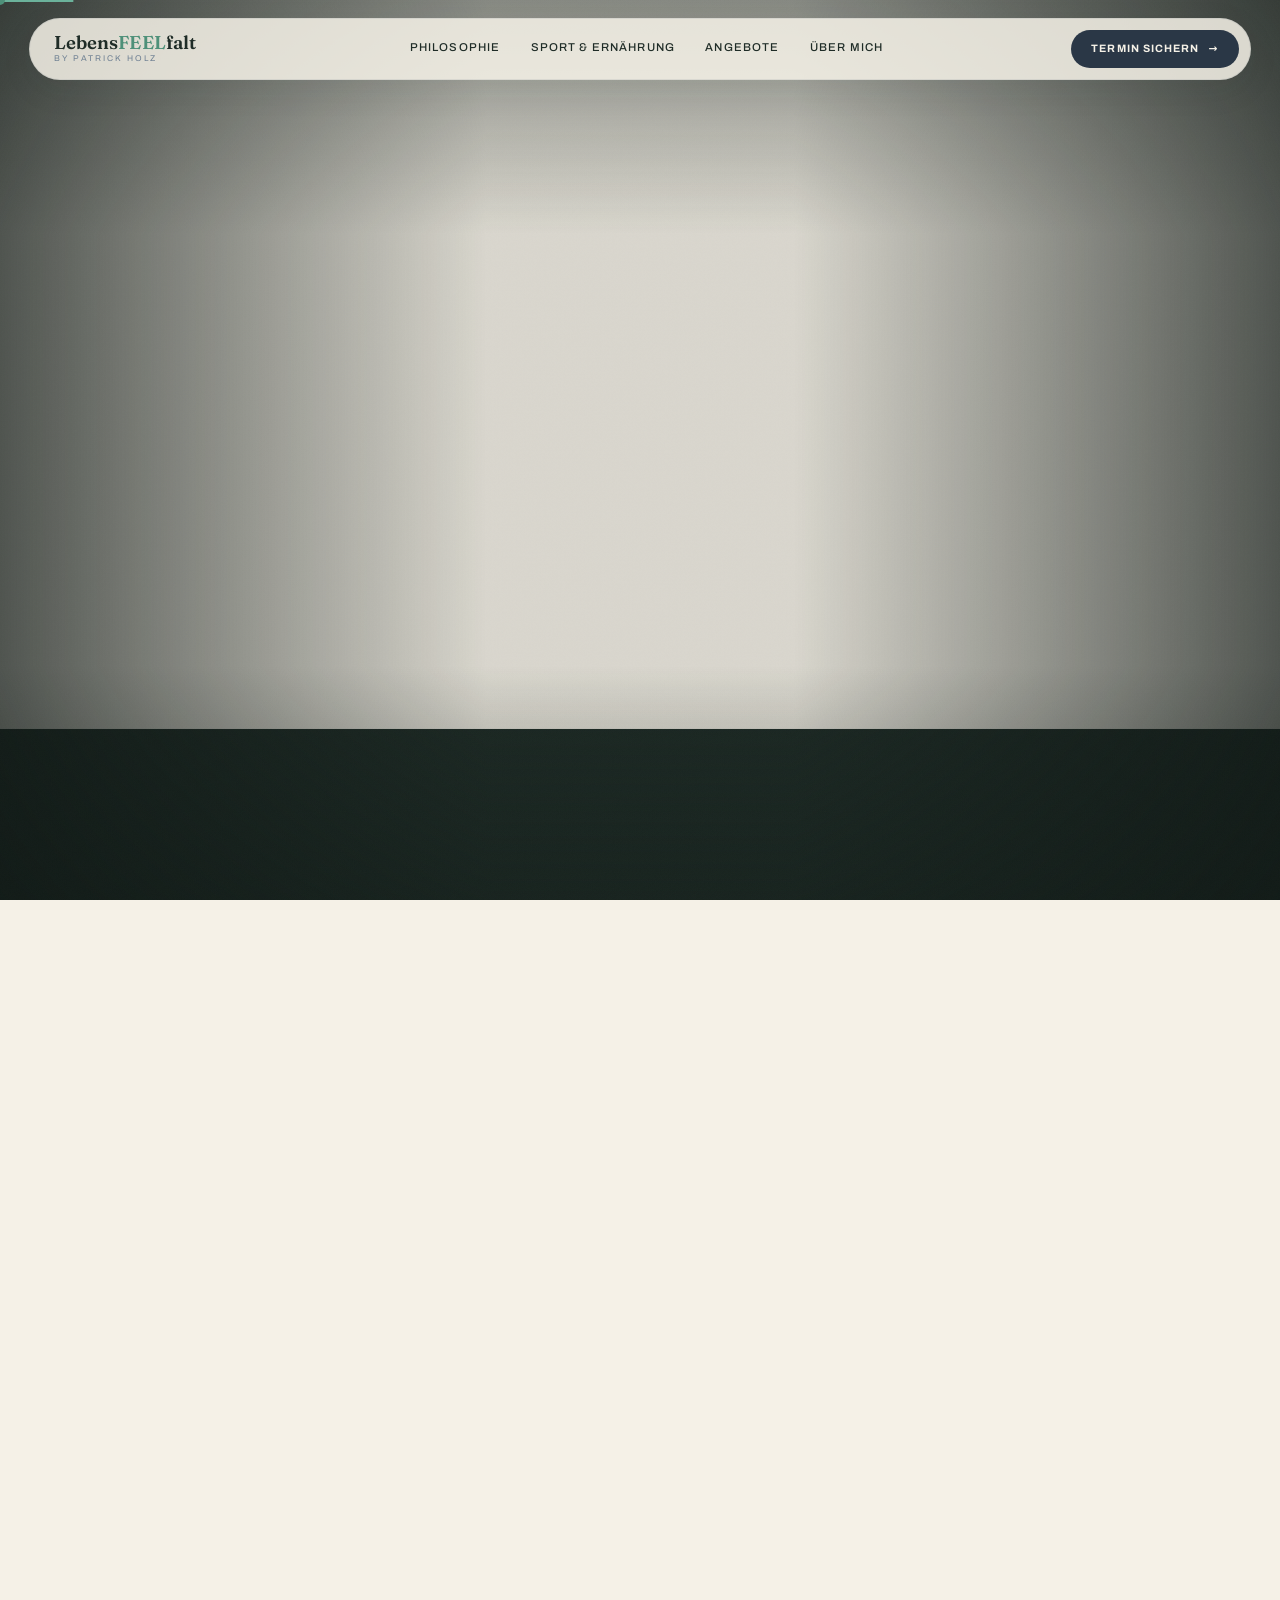
==== index.html @ 05b26090 "Restore the liquid reveal, clean the cut-out crown" ====
<!DOCTYPE html>
<html lang="de">
<head>
  <meta charset="UTF-8">
  <meta name="viewport" content="width=device-width, initial-scale=1.0">
  <title>LebensFEELfalt by Patrick Holz — Sport &amp; Ernährung</title>
  <meta name="description" content="LebensFEELfalt by Patrick Holz — Personal Training und bewusste Ernährung für ein gesünderes Leben. Alltagstauglich, ohne Abo, ohne versteckte Kosten.">
  <meta name="theme-color" content="#f5f1e7">
  <link rel="preload" as="font" type="font/woff2" href="assets/fonts/fraunces-v38-latin_latin-ext-900.woff2" crossorigin>
  <link rel="preload" as="font" type="font/woff2" href="assets/fonts/fraunces-v38-latin_latin-ext-italic.woff2" crossorigin>
  <link rel="preload" as="image" href="img/hero-cut.webp?v=13">
  <link rel="preload" as="image" href="img/reveal-cut.webp?v=13">
  <link rel="icon" href="data:image/svg+xml,%3Csvg xmlns='http://www.w3.org/2000/svg' viewBox='0 0 64 64'%3E%3Crect width='64' height='64' rx='16' fill='%236bb29b'/%3E%3Ctext x='32' y='44' font-family='Georgia,serif' font-size='28' font-weight='700' text-anchor='middle' fill='%23fff'%3ELF%3C/text%3E%3C/svg%3E">
  <link rel="stylesheet" href="assets/fonts/fonts.css">
  <link rel="stylesheet" href="css/style.css?v=15">
  <link rel="stylesheet" href="css/sections.css?v=3">
  <script type="importmap">
  { "imports": {
      "three": "./vendor/three-build/three.module.js",
      "three/addons/": "./vendor/three-jsm/"
  } }
  </script>
</head>
<body>

  <!-- ======== LOADER ======== -->
  <div class="loader" id="loader" aria-hidden="true">
    <div class="loader__brand">Lebens<em>FEEL</em>falt</div>
    <div class="loader__bar"><div class="loader__fill" id="loaderFill"></div></div>
    <div class="loader__pct" id="loaderPct">0</div>
  </div>

  <!-- ======== FIXED UI ======== -->
  <div class="grain" aria-hidden="true"></div>
  <div class="cursor" id="cursor" aria-hidden="true"><span class="cursor__dot"></span><span class="cursor__label" id="cursorLabel"></span></div>
  <div class="progress" id="progress" aria-hidden="true"></div>

  <!-- ======== FILM: fixed scroll-driven frame sequence (immune to sticky issues) ======== -->
  <!-- Six clips that simply loop. Scroll never touches playback — it only cross-dissolves
       one clip into the next and drives the copy in and out. -->
  <div class="film" id="film" aria-hidden="true">
    <div class="film__stack" id="filmStack">
      <video class="film__v" data-i="0" src="video/web2/chop.mp4"     muted loop playsinline preload="auto"></video>
      <video class="film__v" data-i="1" src="video/web2/smoothie.mp4" muted loop playsinline preload="none"></video>
      <video class="film__v" data-i="2" src="video/web2/scatter.mp4"  muted loop playsinline preload="none"></video>
      <video class="film__v" data-i="3" src="video/web2/steam.mp4"    muted loop playsinline preload="none"></video>
      <video class="film__v" data-i="4" src="video/web2/kettle.mp4"   muted loop playsinline preload="none"></video>
      <video class="film__v" data-i="5" src="video/web2/run.mp4"      muted loop playsinline preload="none"></video>
    </div>
    <div class="film__grade"></div>

    <!-- two beats per clip: one from the left, then one from the right -->
    <div class="film__panels" id="filmPanels">
      <div class="fpanel fpanel--l" data-v="0" data-s="0">
        <span class="fpanel__no">01</span>
        <h3 class="fpanel__title">Bewusst <em>essen.</em></h3>
        <p class="fpanel__text">Frisch, regional, saisonal. Kein Pulver, keine Wunderkur — echtes Essen, das dir schmeckt.</p>
      </div>
      <div class="fpanel fpanel--r" data-v="0" data-s="1">
        <span class="fpanel__no">02</span>
        <h3 class="fpanel__title">Ohne <em>Kalorien&shy;zählen.</em></h3>
        <p class="fpanel__text">Du lernst, was dein Körper braucht. Danach brauchst du keine App mehr, die mitzählt.</p>
      </div>

      <div class="fpanel fpanel--l" data-v="1" data-s="0">
        <span class="fpanel__no">03</span>
        <h3 class="fpanel__title">Kein <em>Verzicht.</em></h3>
        <p class="fpanel__text">Du isst weiter, worauf du Bock hast. Wir ändern nicht was, sondern wie.</p>
      </div>
      <div class="fpanel fpanel--r" data-v="1" data-s="1">
        <span class="fpanel__no">04</span>
        <h3 class="fpanel__title">Alltags&shy;<em>tauglich.</em></h3>
        <p class="fpanel__text">Rezepte für Menschen mit Job, Familie und wenig Zeit. In 20 Minuten auf dem Tisch.</p>
      </div>

      <div class="fpanel fpanel--l" data-v="2" data-s="0">
        <span class="fpanel__no">05</span>
        <h3 class="fpanel__title">Frisch. <em>Regional.</em></h3>
        <p class="fpanel__text">Vitalstoffe, die wirklich ankommen — statt leerer Kalorien, die nur satt machen.</p>
      </div>
      <div class="fpanel fpanel--r" data-v="2" data-s="1">
        <span class="fpanel__no">06</span>
        <h3 class="fpanel__title">Dein <em>Plan.</em></h3>
        <p class="fpanel__text">Kein Standard-PDF. Eine Ernährung, die zu deinem Ziel und deinem Kühlschrank passt.</p>
      </div>

      <div class="fpanel fpanel--l" data-v="3" data-s="0">
        <span class="fpanel__no">07</span>
        <h3 class="fpanel__title">Ohne <em>Diätwahn.</em></h3>
        <p class="fpanel__text">Warme, echte Mahlzeiten statt leerem Verzicht. Essen soll Freude machen, nicht Angst.</p>
      </div>
      <div class="fpanel fpanel--r" data-v="3" data-s="1">
        <span class="fpanel__no">08</span>
        <h3 class="fpanel__title">Dauerhaft <em>bleiben.</em></h3>
        <p class="fpanel__text">Nicht sechs Wochen durchhalten. Sondern etwas finden, das du gar nicht mehr aufgeben willst.</p>
      </div>

      <div class="fpanel fpanel--l" data-v="4" data-s="0">
        <span class="fpanel__no">09</span>
        <h3 class="fpanel__title">Echtes <em>Training.</em></h3>
        <p class="fpanel__text">Übungen, die zu deinem Körper passen — nicht die, die gerade im Trend sind.</p>
      </div>
      <div class="fpanel fpanel--r" data-v="4" data-s="1">
        <span class="fpanel__no">10</span>
        <h3 class="fpanel__title">1:1 oder <em>Gruppe.</em></h3>
        <p class="fpanel__text">Allein, zu zweit oder mit Freunden. Bei dir zu Hause, draußen oder im Studio.</p>
      </div>

      <div class="fpanel fpanel--l" data-v="5" data-s="0">
        <span class="fpanel__no">11</span>
        <h3 class="fpanel__title">In <em>Bewegung</em> bleiben.</h3>
        <p class="fpanel__text">Dein Tempo, dein Leben. Wir bauen Bewegung so ein, dass sie bleibt.</p>
      </div>
      <div class="fpanel fpanel--r" data-v="5" data-s="1">
        <span class="fpanel__no">12</span>
        <h3 class="fpanel__title">Wir fangen <em>an.</em></h3>
        <p class="fpanel__text">Ein Gespräch, eine ehrliche Bestandsaufnahme — und dann der erste Schritt.</p>
      </div>
    </div>
  </div>

  <header class="nav" id="nav">
    <div class="nav__bar">
      <a class="nav__brand" href="#top" data-cursor="Start">
        <span class="nav__brand-text">Lebens<em>FEEL</em>falt</span>
        <span class="nav__brand-sub">by Patrick Holz</span>
      </a>
      <nav class="nav__links">
        <a href="#journey" data-cursor="Ansehen"><span>Philosophie</span></a>
        <a href="#welten" data-cursor="Ansehen"><span>Sport &amp; Ernährung</span></a>
        <a href="#angebote" data-cursor="Ansehen"><span>Angebote</span></a>
        <a href="#warum" data-cursor="Ansehen"><span>Über mich</span></a>
      </nav>
      <a class="nav__cta" href="#kontakt" data-cursor="Los">
        <span>Termin sichern</span>
        <i aria-hidden="true">→</i>
      </a>
    </div>
  </header>

  <div id="smooth-wrapper">
    <div id="smooth-content">

      <!-- ======== 1 · HERO — liquid reveal ======== -->
      <section class="hero" id="top">
        <div class="hero__bg" aria-hidden="true">
          <canvas class="hero__lines" id="flowLines"></canvas>
          <span class="hero__glow hero__glow--a"></span>
          <span class="hero__glow hero__glow--b"></span>
          <span class="hero__glow hero__glow--c"></span>
          <span class="hero__rule hero__rule--l"></span>
          <span class="hero__rule hero__rule--r"></span>
        </div>
        <div class="hero__ghost" aria-hidden="true">balance</div>
        <!-- the same real photographs, mapped onto meshes so they can actually deform:
             the rope swings like someone is skipping it, the band snaps elastically -->
        <canvas class="hero-props" id="heroProps" aria-hidden="true"></canvas>
        <div class="hero__portrait-wrap">
          <!-- both layers are cut-outs of Patrick alone — no photo background, no frame.
               trail-duration is 1.6s, NOT longer: the cursor emits a blob roughly
               every 105ms, and 1.6s of them is exactly what fits in its share of the
               shader's blob slots. Raising it past that makes live blobs get evicted
               mid-life, which pops chunks of the reveal out and reads as glitching. -->
          <div class="liquid-reveal" data-liquid-reveal
               data-radius="230" data-softness="0.62" data-distortion="0.24"
               data-flow-speed="0.16" data-inertia="0.085" data-trail-duration="1.6"
               data-gooeyness="0.62" data-heal-on-leave="1"
               data-auto-sweep="1" data-sweep-period="5200" data-sweep-duration="1900"
               data-sweep-gap="620" data-sweep-life="1150" data-sweep-scale="0.95"
               data-sweep-ys="0.20,0.84">
            <img data-lr-bottom src="img/reveal-cut.webp?v=13" alt="" aria-hidden="true">
            <img data-lr-top class="hero__portrait" src="img/hero-cut.webp?v=13" alt="Patrick Holz — Personal Trainer &amp; Ernährungscoach">
            <canvas data-lr-canvas aria-hidden="true"></canvas>
          </div>
        </div>
        <!-- wrapper is inert on desktop (the two blocks stay pinned to their own
             corners); on phones it becomes the flex column that stacks them, since
             opposite-pinned captions collide once the viewport gets narrow -->
        <div class="hero__meta-stack">
          <div class="hero__meta hero__meta--left">
            <span>Patrick Holz</span>
            <span class="accent">Personal Training · Ernährung</span>
          </div>
          <div class="hero__meta hero__meta--right">
            <span>Ein gesünderes Leben</span>
            <span class="accent">Raum Neustadt</span>
          </div>
        </div>
        <div class="hero__scroll">Scrollen<span></span></div>
      </section>

      <!-- ======== 2 · FILM — pure scroll length; the fixed #film canvas renders it ======== -->
      <section class="journey" id="journey"></section>

      <!-- ======== 3 · 3D INTERACTIVE WORLD ======== -->
      <section class="world" id="welten">
        <div class="world__stage" id="worldStage">
          <canvas class="world-canvas" id="worldCanvas" aria-hidden="true"></canvas>
          <div class="world__intro">
            <span class="eyebrow">Zwei Welten, ein Ziel</span>
            <h2 class="world__title">Sport <span class="amp">&amp;</span><br><em>Ernährung.</em></h2>
            <p class="world__lead">Alles hängt zusammen. Zieh an den beiden Objekten — dreh sie, spür den Unterschied. Beides zusammen macht dein gesünderes Leben aus.</p>
          </div>
          <div class="world__labels" aria-hidden="true">
            <div class="world__label world__label--sport"><span>01</span> Training<br><em>für deinen Körper</em></div>
            <div class="world__label world__label--food"><span>02</span> Ernährung<br><em>für dein Wohlbefinden</em></div>
          </div>
          <div class="world__hint" id="worldHint" data-cursor="Ziehen">↔ ziehen zum Drehen</div>

          <!-- act panels: each object dives out of frame and hands over to one of these -->
          <div class="act act--left" id="actFood" aria-hidden="true">
            <span class="eyebrow">01 — Ernährung</span>
            <h3 class="act__title">Iss dich <em>stark.</em></h3>
            <p class="act__lead">Kein Verzicht, keine Kalorientabellen. Wir schauen uns an, was du wirklich isst — und bauen daraus einen Plan, der zu deinem Alltag passt.</p>
            <ul class="act__list">
              <li>Ernährungsanalyse &amp; persönlicher Plan</li>
              <li>Alltagstaugliche Rezepte, regional &amp; frisch</li>
              <li>Begleitung, bis es von allein läuft</li>
            </ul>
          </div>

          <div class="act act--right" id="actSport" aria-hidden="true">
            <span class="eyebrow">02 — Training</span>
            <h3 class="act__title">Trainier dich <em>frei.</em></h3>
            <p class="act__lead">Ob 1:1, zu zweit oder in der Gruppe — dein Training richtet sich nach deinem Körper, deinem Ziel und deiner Zeit. Nicht andersrum.</p>
            <ul class="act__list">
              <li>Personal Training bei dir oder draußen</li>
              <li>Kraft, Beweglichkeit &amp; Ausdauer im Gleichgewicht</li>
              <li>Übungen, die du dauerhaft durchhältst</li>
            </ul>
          </div>
        </div>
      </section>

      <!-- ======== 4 · MANIFEST ======== -->
      <section class="manifest" id="manifest">
        <p class="manifest__text">
          <span class="w"><em>Gesünder</em></span> <span class="w">leben —</span>
          <span class="w">ganz</span> <span class="w">ohne</span> <span class="w">Stress.</span>
          <span class="w">Bewusste</span> <span class="w"><em>Ernährung,</em></span>
          <span class="w">echtes</span> <span class="w">Training,</span>
          <span class="w">gemacht</span> <span class="w">für</span> <span class="w">deinen</span> <span class="w"><em>Alltag.</em></span>
        </p>
      </section>

      <!-- ======== 5 · ANGEBOTE (glass cards) ======== -->
      <section class="angebote" id="angebote">
        <div class="angebote__head">
          <span class="eyebrow">Deine Möglichkeiten</span>
          <h2 class="section-title">Angebote</h2>
          <p class="angebote__sub">Zielgerichtet, alltagstauglich — ohne Abo, ohne versteckte Kosten. Du zahlst nur, was du nutzt.</p>
        </div>
        <div class="angebote__grid">
          <article class="offer glass" data-cursor="Mehr" style="--img:url('../img/train-coach.webp')">
            <span class="offer__no">01</span>
            <h3 class="offer__title">Personal Training</h3>
            <p class="offer__desc">1:1 oder in der Kleingruppe. Übungsprogramme, die zu deinem Alltag passen — unter meiner Anleitung.</p>
            <span class="offer__tag">1:1 &amp; Gruppe</span>
          </article>
          <article class="offer glass" data-cursor="Mehr" style="--img:url('../img/food-veg.webp')">
            <span class="offer__no">02</span>
            <h3 class="offer__title">Ernährungsberatung</h3>
            <p class="offer__desc">Bewusste, ausgewogene Ernährung kennenlernen — Gewohnheiten analysieren und Schritt für Schritt umstellen.</p>
            <span class="offer__tag">individuell</span>
          </article>
          <article class="offer glass" data-cursor="Mehr" style="--img:url('../img/o-smoothie.webp')">
            <span class="offer__no">03</span>
            <h3 class="offer__title">Vitalstoffkuren</h3>
            <p class="offer__desc">Gezielte Kuren zur Verbesserung deines Wohlbefindens — als sanfte Unterstützung deiner Ziele.</p>
            <span class="offer__tag">Wohlbefinden</span>
          </article>
          <article class="offer glass" data-cursor="Mehr" style="--img:url('../img/o-meal.webp')">
            <span class="offer__no">04</span>
            <h3 class="offer__title">Ernährungsumstellung</h3>
            <p class="offer__desc">Kein Kalorienzählen, kein Verzicht auf alles. Regionale Lebensmittel genießen — Schritt für Schritt.</p>
            <span class="offer__tag">alltagstauglich</span>
          </article>
        </div>
      </section>

      <!-- ======== 6 · WARUM ICH ======== -->
      <section class="warum" id="warum">
        <figure class="warum__portrait">
          <img src="img/portrait.webp" alt="Patrick Holz">
        </figure>
        <div class="warum__text">
          <span class="eyebrow">Warum ich</span>
          <h2 class="section-title">Mit Energie<br><em>an deiner Seite.</em></h2>
          <p>Durch meine Ausbildungen und jahrelange Berufserfahrung sind ausgeklügelte, vielfach bewährte Konzepte entstanden. Mir liegt vor allem die Alltagstauglichkeit am Herzen — du sollst dir keinen Stress machen, essen worauf du Bock hast und einfach genießen können.</p>
          <p>Kein Abo, keine versteckten Kosten, keine Preisfallen. Du kannst alles unverbindlich kennenlernen und bezahlst immer nur das, was du genutzt hast. Und ich verspreche dir: mit voller Energie, offen und herzlich an deiner Seite.</p>
        </div>
      </section>

      <!-- ======== 7 · GRATIS PDF ======== -->
      <section class="pdf" id="pdf">
        <div class="pdf__card glass" data-cursor="Download">
          <div class="pdf__left">
            <span class="eyebrow">Kostenlos für dich</span>
            <h2 class="pdf__title">Dein <em>Basiswissen</em> als Gratis-PDF.</h2>
            <p>Erste Grundsätze ausgewogener, basischer Ernährung — ein sanfter Einstieg. Enthält die Basis-Anleitung des „5 am Tag“-Prinzips und der überwiegend basischen Ernährung.</p>
            <a class="pdf__btn" href="#kontakt" data-cursor="Los">PDF herunterladen →</a>
          </div>
          <div class="pdf__deco" aria-hidden="true">
            <span>5</span><small>am Tag</small>
          </div>
        </div>
      </section>

      <!-- ======== 8 · KONTAKT / FOOTER ======== -->
      <footer class="footer" id="kontakt">
        <div class="footer__inner">
          <span class="eyebrow eyebrow--light">Fasse deinen Entschluss</span>
          <h2 class="footer__big">Fühl<br>dein <em>Leben.</em></h2>
          <p class="footer__lead">Gerne erstelle ich dir ein individuelles Konzept, das all deine Wünsche und Ziele berücksichtigt. Melde dich — ich freue mich auf dich.</p>
          <div class="footer__contact">
            <a href="mailto:info@lebensfeelfalt.de" data-cursor="E-Mail">info@lebensfeelfalt.de</a>
            <a href="tel:+4917168444640" data-cursor="Anrufen">0171 68 44 464</a>
            <span>Raum Neustadt</span>
          </div>
        </div>
        <div class="footer__legal">
          <span>© 2026 LebensFEELfalt by Patrick Holz</span>
          <span>Kein Abo · Keine Fallen · Fühl dein Leben</span>
        </div>
      </footer>

    </div>
  </div>

  <script src="vendor/gsap.min.js"></script>
  <script src="vendor/ScrollTrigger.min.js"></script>
  <script src="vendor/ScrollSmoother.min.js"></script>
  <script src="vendor/SplitText.min.js"></script>
  <script src="js/flow-lines.js?v=4"></script>
  <script src="js/liquid-reveal.js?v=13"></script>
  <script type="module" src="js/scene.js?v=2"></script>
  <script type="module" src="js/hero-props.js?v=5"></script>
  <script src="js/main.js?v=6"></script>
</body>
</html>
---- assets/fonts/fonts.css ----
/* Display = Fraunces Black (warm high-contrast serif, used huge).
   Mapped to weight 400 so existing var(--display) rules render black without churn. */
@font-face {
  font-family: 'Fraunces';
  font-style: normal;
  font-weight: 400;
  font-display: swap;
  src: url('fraunces-v38-latin_latin-ext-900.woff2') format('woff2');
}
@font-face {
  font-family: 'Fraunces';
  font-style: italic;
  font-weight: 400;
  font-display: swap;
  src: url('fraunces-v38-latin_latin-ext-900italic.woff2') format('woff2');
}
/* Text/editorial serif = real Fraunces regular + italic + semibold */
@font-face {
  font-family: 'Fraunces Text';
  font-style: normal;
  font-weight: 400;
  font-display: swap;
  src: url('fraunces-v38-latin_latin-ext-regular.woff2') format('woff2');
}
@font-face {
  font-family: 'Fraunces Text';
  font-style: italic;
  font-weight: 400;
  font-display: swap;
  src: url('fraunces-v38-latin_latin-ext-italic.woff2') format('woff2');
}
@font-face {
  font-family: 'Fraunces Text';
  font-style: normal;
  font-weight: 600;
  font-display: swap;
  src: url('fraunces-v38-latin_latin-ext-600.woff2') format('woff2');
}
/* UI / body sans */
@font-face {
  font-family: 'Archivo';
  font-style: normal;
  font-weight: 400;
  font-display: swap;
  src: url('archivo-v25-latin_latin-ext-regular.woff2') format('woff2');
}
@font-face {
  font-family: 'Archivo';
  font-style: normal;
  font-weight: 500;
  font-display: swap;
  src: url('archivo-v25-latin_latin-ext-500.woff2') format('woff2');
}
@font-face {
  font-family: 'Archivo';
  font-style: normal;
  font-weight: 700;
  font-display: swap;
  src: url('archivo-v25-latin_latin-ext-700.woff2') format('woff2');
}
---- css/style.css ----
/* ================= PATRICKS WELT — LebensFEELfalt design system =================
   Calm, warm, premium wellness. His real brand colours: sage-green + slate-blue + cream.
   A distinct visual language from the Kovač site: soft glass, organic depth, warm serif. */
:root {
  --sage: #6bb29b;
  --sage-deep: #4e9079;
  --sage-soft: #a7d0c1;
  --slate: #3f5064;
  --slate-deep: #2a3746;
  --slate-soft: #6d7f92;
  --cream: #f5f1e7;
  --cream-warm: #ece3d3;
  --ink: #1f2c27;         /* deep slate-green for dark sections / text */
  --paper: var(--cream);
  --glass: rgba(255, 255, 255, 0.16);
  --glass-line: rgba(255, 255, 255, 0.4);
  --shadow-soft: 0 24px 60px rgba(31, 44, 39, 0.14);
  --shadow-lift: 0 40px 90px rgba(31, 44, 39, 0.22);

  --sans: 'Archivo', system-ui, sans-serif;
  --display: 'Fraunces', Georgia, serif;
  --serif: 'Fraunces Text', Georgia, serif;

  --r-sm: 4px; --r-md: 16px; --r-lg: 22px;
  --fs-body: 1.0625rem; --lh-body: 1.72; --fs-lead: 1.2rem;
}
/* shared running-text scale */
.world__lead, .offer__desc, .warum__text p, .angebote__sub, .pdf__card p, .footer__lead {
  font-size: var(--fs-body); line-height: var(--lh-body);
}

* { margin: 0; padding: 0; box-sizing: border-box; }
html { -webkit-text-size-adjust: 100%; scroll-behavior: auto; }
body {
  font-family: var(--sans);
  background: var(--paper);
  color: var(--ink);
  overflow-x: hidden;
  cursor: none;
  -webkit-font-smoothing: antialiased;
}
img, canvas, video { display: block; max-width: 100%; }
a { color: inherit; text-decoration: none; }
::selection { background: var(--sage); color: #fff; }

/* ---------- reusable glass panel ---------- */
.glass {
  background: var(--glass);
  border: 1px solid var(--glass-line);
  backdrop-filter: blur(16px) saturate(1.2);
  -webkit-backdrop-filter: blur(16px) saturate(1.2);
  box-shadow: var(--shadow-soft), inset 0 1px 0 rgba(255,255,255,0.35);
}

/* ---------- fixed UI ---------- */
.grain {
  position: fixed; inset: 0; z-index: 60; pointer-events: none;
  background-image: url("data:image/svg+xml,%3Csvg viewBox='0 0 256 256' xmlns='http://www.w3.org/2000/svg'%3E%3Cfilter id='n'%3E%3CfeTurbulence type='fractalNoise' baseFrequency='0.8' numOctaves='2' stitchTiles='stitch'/%3E%3C/filter%3E%3Crect width='100%25' height='100%25' filter='url(%23n)' opacity='0.5'/%3E%3C/svg%3E");
  background-size: 240px 240px; opacity: 0.035;
}
.cursor { position: fixed; top: 0; left: 0; z-index: 90; pointer-events: none; }
.cursor__dot {
  display: block; width: 10px; height: 10px; border-radius: 50%;
  background: var(--sage-deep); transform: translate(-50%, -50%);
  transition: width .3s cubic-bezier(.22,1,.36,1), height .3s cubic-bezier(.22,1,.36,1), background .3s;
}
.cursor.is-hover .cursor__dot { width: 68px; height: 68px; background: rgba(107,178,155,0.22); border: 1px solid var(--sage-deep); }
.cursor__label {
  position: absolute; top: 0; left: 0; transform: translate(-50%,-50%);
  font-size: 0.58rem; font-weight: 600; letter-spacing: 0.12em; color: var(--slate-deep);
  opacity: 0; white-space: nowrap; text-transform: uppercase;
}
.cursor.is-hover .cursor__label { opacity: 1; }
@media (hover: none) { .cursor { display: none; } body { cursor: auto; } }

.progress {
  position: fixed; top: 0; left: 0; height: 2px; width: 100%;
  background: var(--sage); z-index: 80; transform-origin: 0 0; transform: scaleX(0);
}

/* ================= LOADER (igloo-style minimal) ================= */
.loader {
  position: fixed; inset: 0; z-index: 200;
  background: var(--cream);
  display: flex; align-items: center; justify-content: center; flex-direction: column;
}
.loader__brand {
  font-family: var(--serif); font-size: clamp(1.4rem, 3vw, 2.2rem);
  color: var(--slate-deep); letter-spacing: 0.01em;
}
.loader__brand em { font-style: normal; color: var(--sage-deep); }
.loader__bar {
  margin-top: 1.6rem; width: min(260px, 60vw); height: 2px;
  background: rgba(63,80,100,0.15); overflow: hidden; border-radius: 2px;
}
.loader__fill { height: 100%; width: 0%; background: var(--sage); }
.loader__pct {
  position: absolute; bottom: 5vh; right: 5vw;
  font-family: var(--display); font-size: clamp(2rem, 5vw, 3.5rem); color: var(--slate-deep);
}

/* ================= NAV ================= */
.nav {
  position: fixed; top: 0; left: 0; right: 0; z-index: 100;
  padding: 1.1rem 1.8rem;
}
.nav__bar {
  display: grid; grid-template-columns: 1fr auto 1fr; align-items: center; gap: 2rem;
  padding: 0.7rem 0.7rem 0.7rem 1.5rem;
  border-radius: 999px;
  background: rgba(245, 241, 231, 0.86);
  border: 1px solid rgba(63, 80, 100, 0.09);
  box-shadow: 0 10px 34px rgba(31, 44, 39, 0.07);
  transition: background .45s ease, border-color .45s ease, box-shadow .45s ease;
}
.nav__brand { display: flex; flex-direction: column; line-height: 1.02; }
.nav__brand-text { font-family: var(--serif); font-size: 1.16rem; font-weight: 600; letter-spacing: 0.005em; }
.nav__brand-text em { font-style: normal; color: var(--sage-deep); }
.nav__brand-sub {
  font-size: 0.52rem; letter-spacing: 0.24em; text-transform: uppercase;
  color: var(--slate-soft); margin-top: 3px;
}
.nav__links {
  justify-self: center; display: flex; gap: 1.9rem;
  font-size: 0.71rem; letter-spacing: 0.1em; text-transform: uppercase; font-weight: 500;
}
.nav__links a span { position: relative; display: inline-block; padding-bottom: 3px; }
.nav__links a span::after {
  content: ''; position: absolute; left: 0; right: 0; bottom: 0; height: 1px;
  background: currentColor; transform: scaleX(0); transform-origin: right;
  transition: transform .5s cubic-bezier(.22,1,.36,1);
}
.nav__links a:hover span::after { transform: scaleX(1); transform-origin: left; }
.nav__cta {
  justify-self: end; display: inline-flex; align-items: center; gap: 0.55rem;
  background: var(--slate-deep); color: var(--cream);
  font-size: 0.67rem; font-weight: 600; letter-spacing: 0.1em; text-transform: uppercase;
  padding: 0.78rem 1.3rem; border-radius: 999px;
  transition: background .35s ease;
}
.nav__cta i { font-style: normal; transition: transform .35s cubic-bezier(.22,1,.36,1); }
.nav__cta:hover { background: var(--sage-deep); }
.nav__cta:hover i { transform: translateX(4px); }
/* over dark sections */
.nav--light .nav__bar { background: rgba(24, 34, 30, 0.72); border-color: rgba(245,241,231,0.14); box-shadow: none; }
.nav--light { color: var(--cream); }
.nav--light .nav__brand-text em { color: var(--sage-soft); }
.nav--light .nav__brand-sub { color: rgba(245,241,231,0.55); }
.nav--light .nav__cta { background: var(--cream); color: var(--ink); }

/* ---------- dynamic hero background (soft moving light, no particles) ---------- */
.hero__bg { position: absolute; inset: 0; overflow: hidden; z-index: 0; pointer-events: none; }
/* drifting contour field — sits under the glows, never stops moving */
.hero__lines { position: absolute; inset: 0; width: 100%; height: 100%; }
.hero__glow { position: absolute; border-radius: 50%; will-change: transform; }
.hero__glow--a {
  width: 72vw; height: 72vw; left: -22vw; top: -26vw;
  background: radial-gradient(circle at center, rgba(107,178,155,0.34), rgba(107,178,155,0) 66%);
}
.hero__glow--b {
  width: 62vw; height: 62vw; right: -18vw; bottom: -22vw;
  background: radial-gradient(circle at center, rgba(63,80,100,0.20), rgba(63,80,100,0) 66%);
}
.hero__glow--c {
  width: 48vw; height: 48vw; left: 34vw; top: 34vh;
  background: radial-gradient(circle at center, rgba(236,227,211,0.9), rgba(236,227,211,0) 68%);
}
.hero__rule {
  position: absolute; top: 0; bottom: 0; width: 1px;
  background: linear-gradient(180deg, transparent, rgba(63,80,100,0.12) 28%, rgba(63,80,100,0.12) 72%, transparent);
}
.hero__rule--l { left: 17vw; }
.hero__rule--r { right: 17vw; }

/* ================= HERO (liquid reveal, recoloured) ================= */
.hero {
  position: relative; min-height: 100vh;
  display: flex; align-items: center; justify-content: center;
  background: var(--paper); overflow: hidden;
}
/* props layer: the cut-out photographs live on meshes inside this canvas so they can
   deform. Above the ghost wordmark, below the portrait, and transparent to the
   pointer — proximity is measured in JS, so it never steals the liquid reveal. */
.hero-props {
  position: absolute; inset: 0; width: 100%; height: 100%;
  z-index: 1; pointer-events: none;
}
.hero__ghost {
  position: absolute; top: 50%; left: 50%;
  font-family: var(--display); font-weight: 400;
  font-size: clamp(6rem, 20vw, 20rem); line-height: 0.9;
  color: transparent; -webkit-text-stroke: 1px rgba(63,80,100,0.14);
  white-space: nowrap; user-select: none; z-index: 0;
}
/* big, but with headroom — cropping his head to chase size looks worse than the
   extra 60px is worth */
/* Anchored to the bottom and deliberately taller than the hero, so the straight
   line where the source photo crops his torso falls BELOW the fold. The only
   edges you can see are his own silhouette. */
.hero__portrait-wrap {
  position: relative; z-index: 2;
  /* Centred, with the Springseil and the Widerstandsband flanking him.
     Three things fight for the same vertical space, and this is the only geometry
     that satisfies all three:
       1. The Stirnband (photo y .05-.30) has to be on screen.
       2. The kettlebell runs to photo y .999 and the photo's bottom row is fully
          opaque — the bell is cut off by the photograph itself, so the ONLY way to
          show more of it is to show more of the photo. Its bottom edge therefore
          sits flush with the viewport bottom (margin-bottom: 0), which shows the
          maximum available bell and parks that hard cut where nobody can see it.
       3. The corner captions share his vertical band, so he has to stay clear of
          them HORIZONTALLY. At 1440x900 he spans x 425-1015; the captions end at
          x 369 and start at x 1027, so they read against the background instead.
     Sizing by vh as well as vw keeps all three true on short laptop viewports. */
  align-self: flex-end; margin-bottom: 0;
  width: min(41vw, 66vh); transform-style: preserve-3d;
}
/* Clean edge, nothing else. The liquid-reveal brief bans strokes, outlines, halos
   and shadows around the mask — the feathered edge I had here WAS a halo, and it
   made the portrait read like a memorial photo. No card, no shadow, no fade. */
.liquid-reveal {
  position: relative; width: 100%; aspect-ratio: 3 / 4; overflow: hidden;
  border-radius: 0; box-shadow: none;
  /* His photo crops his arms at its own frame edge from 63% down, and the
     kettlebell lives in that same band — so the crop cannot be hidden by
     framing. Soften ONLY the outer 4% of the sides, and only below 55% height:
     his face and torso keep a hard edge, the low arms just fall off. */
  -webkit-mask-image:
    linear-gradient(to bottom, #000 0 55%, transparent 55%),
    linear-gradient(to right, transparent 0, #000 4.5%, #000 95.5%, transparent 100%);
  -webkit-mask-composite: source-over;
  mask-image:
    linear-gradient(to bottom, #000 0 55%, transparent 55%),
    linear-gradient(to right, transparent 0, #000 4.5%, #000 95.5%, transparent 100%);
  mask-composite: add;
}
.liquid-reveal img, .liquid-reveal canvas { position: absolute; inset: 0; width: 100%; height: 100%; object-fit: cover; }
/* the bottom layer exists only as a texture source for the shader. Left visible it
   peeks out wherever its matte is wider than the top's — his sunlit hair wisps
   ringed the cut-out in gold. The canvas does all the blending. */
.liquid-reveal [data-lr-bottom] { opacity: 0; }
.liquid-reveal canvas { pointer-events: none; opacity: 0; }
.liquid-reveal canvas.is-live { opacity: 1; }
.hero__portrait { filter: saturate(1.02); }
/* corner captions: these are the only words in the hero, so they have to be read
   at a glance — display face for the name, quiet uppercase for the qualifier */
.hero__meta {
  position: absolute; bottom: 6vh; z-index: 3;
  display: flex; flex-direction: column; gap: 0.5rem;
  color: var(--slate-deep);
}
.hero__meta span:first-child {
  font-family: var(--display); font-weight: 400; text-transform: none;
  font-size: clamp(1.35rem, 2.3vw, 2.3rem); line-height: 1;
  letter-spacing: -0.01em;
}
.hero__meta span + span {
  font-size: clamp(0.66rem, 0.92vw, 0.86rem); font-weight: 600;
  letter-spacing: 0.2em; text-transform: uppercase; color: var(--slate);
}
.hero__meta--left { left: 3.5vw; }
.hero__meta--right { right: 3.5vw; text-align: right; }
.hero__meta .accent { color: var(--sage-deep); }
.hero__scroll {
  position: absolute; bottom: 3vh; left: 50%; transform: translateX(-50%); z-index: 3;
  font-size: 0.55rem; letter-spacing: 0.3em; text-transform: uppercase; color: var(--slate);
  display: flex; align-items: center; gap: 0.6rem;
}
.hero__scroll span { display: block; width: 40px; height: 1px; background: var(--slate); }

/* ================= responsive base ================= */
@media (max-width: 900px) {
  .hero__portrait-wrap { width: min(96vw, 74vh); }
  .nav__links { display: none; }
  .hero-props { display: none; }   /* no room beside the portrait on phones */
}

/* Phones: the two corner captions are pinned to opposite edges of the same line,
   which collides head-on once the viewport is narrow — they literally overlapped
   into "Patrick HolEin gesünderes Leben". Stack them instead: the name sits above
   the location, both left-aligned, and the whole block clears the scroll cue. */
@media (max-width: 640px) {
  .hero__meta { position: static; bottom: auto; left: auto; right: auto; }
  .hero__meta--right { text-align: left; }
  /* Sit them ABOVE him, not below. His photo is pinned to the bottom of the hero,
     so a bottom-anchored caption lands on his shirt and stops being readable —
     while the band between the nav and his head is empty background. */
  .hero__meta-stack {
    position: absolute; top: 13vh; left: 6vw; right: 6vw; bottom: auto; z-index: 3;
    display: flex; flex-direction: column; gap: 0.85rem;
  }
  .hero__meta span:first-child { font-size: clamp(1.5rem, 7.5vw, 2.1rem); }
  .hero__meta span + span { font-size: 0.6rem; letter-spacing: 0.16em; }
}
---- css/sections.css ----
/* ================= PATRICKS WELT — section styles ================= */
.eyebrow {
  display: inline-block; font-size: 0.66rem; font-weight: 600; letter-spacing: 0.28em;
  text-transform: uppercase; color: var(--sage-deep); margin-bottom: 1.2rem;
}
.eyebrow--light { color: var(--sage-soft); }
.section-title {
  font-family: var(--display); font-weight: 400;
  font-size: clamp(2.6rem, 6vw, 5.5rem); line-height: 0.98; color: var(--slate-deep);
}
.section-title em { font-family: var(--serif); font-style: italic; color: var(--sage-deep); }

/* ================= 2 · FILM (fixed frame-sequence overlay) ================= */
/* 6 clips x 400vh: each copy beat holds for well over a full screen of scrolling,
   so it survives several swipes instead of vanishing after one flick */
.journey { position: relative; height: 2400vh; background: var(--ink); }

.film {
  position: fixed; inset: 0; z-index: 40;
  opacity: 0; pointer-events: none; overflow: hidden;
}
/* the clips are stacked; each one fades in over the one below, so a dissolve
   never dips to black the way two half-opacity layers would */
.film__stack { position: absolute; inset: 0; }
.film__v {
  position: absolute; inset: 0; width: 100%; height: 100%;
  object-fit: cover; opacity: 0; will-change: opacity;
}
.film__grade {
  position: absolute; inset: 0; pointer-events: none;
  /* side scrims: the copy lives on the flanks now, so that's where it needs contrast */
  background:
    linear-gradient(90deg, rgba(16,24,21,0.72), rgba(16,24,21,0.12) 38%, rgba(16,24,21,0.12) 62%, rgba(16,24,21,0.72)),
    linear-gradient(180deg, rgba(20,30,26,0.42), transparent 26%, transparent 74%, rgba(20,30,26,0.45));
}
/* copy sits on one half so the footage always reads on the other */
.film__panels { position: absolute; inset: 0; pointer-events: none; }
/* width must track the viewport, not `ch` — ch resolves against this element's own
   ~17px font, which would leave the 100px headline overflowing the column */
.fpanel {
  position: absolute; top: 50%; width: min(44vw, 620px);
  color: var(--cream); opacity: 0; will-change: transform, opacity;
}
.fpanel--l { left: 6vw; }
.fpanel--r { right: 6vw; text-align: right; }
.fpanel__no {
  display: block; font-size: 0.7rem; font-weight: 600; letter-spacing: 0.3em;
  color: var(--sage-soft); margin-bottom: 1.2rem;
}
.fpanel__title {
  font-family: var(--display); font-weight: 400;
  font-size: clamp(2.6rem, 6.1vw, 6.6rem); line-height: 0.94;
  text-shadow: 0 14px 70px rgba(0,0,0,0.65);
  hyphens: auto; overflow-wrap: break-word;
}
.fpanel__title em { font-family: var(--serif); font-style: italic; color: var(--sage-soft); }
.fpanel__text {
  margin-top: 1.6rem;
  font-size: clamp(1rem, 1.35vw, 1.35rem); line-height: 1.6;
  color: rgba(245,241,231,0.9); text-shadow: 0 6px 30px rgba(0,0,0,0.75);
}
.fpanel--r .fpanel__text { margin-left: auto; }

/* ================= 3 · 3D WORLD ================= */
/* long enough for: converge → bowl dive + act 01 → kettlebell dive + act 02 */
.world { position: relative; height: 760vh; background: linear-gradient(180deg, var(--cream), var(--cream-warm)); }
/* the stage is PINNED by ScrollTrigger (CSS sticky does not work under ScrollSmoother) */
.world__stage { position: relative; width: 100%; height: 100vh; overflow: hidden; }
.world-canvas { position: absolute; inset: 0; width: 100%; height: 100%; z-index: 0; display: block; touch-action: pan-y; }
.world__intro {
  position: absolute; top: 20vh; left: 6vw; max-width: 28ch; z-index: 2;
}
.world__title {
  font-family: var(--display); font-weight: 400;
  font-size: clamp(2.6rem, 6vw, 5.4rem); line-height: 0.95; color: var(--slate-deep);
}
.world__title .amp { color: var(--sage); font-family: var(--serif); font-style: italic; }
.world__title em { font-family: var(--serif); font-style: italic; color: var(--sage-deep); }
.world__lead { margin-top: 1.5rem; max-width: 34ch; line-height: 1.7; color: var(--slate); font-size: 0.95rem; }
.world__labels { position: absolute; inset: 0; z-index: 2; pointer-events: none; }
.world__label {
  position: absolute; font-size: 0.72rem; letter-spacing: 0.06em; line-height: 1.5; color: var(--slate);
}
.world__label span { display: inline-block; font-family: var(--display); font-size: 1.4rem; color: var(--sage-deep); }
.world__label em { font-style: normal; color: var(--slate-soft); }
.world__label--sport { right: 8vw; top: 30vh; text-align: right; }
.world__label--food { left: 8vw; bottom: 24vh; }
.world__hint {
  position: absolute; bottom: 6vh; left: 50%; transform: translateX(-50%); z-index: 3;
  font-size: 0.66rem; letter-spacing: 0.2em; text-transform: uppercase; color: var(--sage-deep);
  padding: 0.6rem 1.1rem; border-radius: 999px; border: 1px solid rgba(107,178,155,0.4);
}

/* act panels — handed the frame by an object that just dove out of view.
   Position/opacity are driven by scroll in main.js, so no transitions here. */
.act {
  position: absolute; top: 50%; z-index: 3; width: min(36vw, 40ch);
  opacity: 0; will-change: transform, opacity;
}
.act--left  { left: 7vw; }
.act--right { right: 7vw; text-align: right; }
.act__title {
  font-family: var(--display); font-weight: 400;
  font-size: clamp(2.2rem, 5vw, 4.2rem); line-height: 0.98; color: var(--slate-deep);
  margin: 0.4rem 0 1.2rem;
}
.act__title em { font-family: var(--serif); font-style: italic; color: var(--sage-deep); }
.act__lead { color: var(--slate); font-size: var(--fs-body); line-height: var(--lh-body); }
.act__list { list-style: none; margin-top: 1.6rem; display: grid; gap: 0.7rem; }
.act__list li {
  font-size: 0.86rem; letter-spacing: 0.01em; color: var(--slate);
  padding-left: 1.1rem; position: relative;
}
.act--right .act__list li { padding-left: 0; padding-right: 1.1rem; }
.act__list li::before {
  content: ''; position: absolute; top: 0.55em; left: 0;
  width: 6px; height: 6px; border-radius: 50%; background: var(--sage);
}
.act--right .act__list li::before { left: auto; right: 0; }

/* ================= 4 · MANIFEST ================= */
/* dark tonal beat between the light sections */
.manifest {
  min-height: 100vh; display: flex; align-items: center; justify-content: center;
  padding: 16vh 8vw; background: var(--slate-deep); position: relative; overflow: hidden;
}
.manifest__text {
  max-width: 20ch; text-align: center; position: relative; z-index: 1;
  font-family: var(--display); font-weight: 400;
  font-size: clamp(2.4rem, 6vw, 5.4rem); line-height: 1.08; color: var(--cream);
}
.manifest__text .w { display: inline-block; }
.manifest__text em { font-family: var(--serif); font-style: italic; color: var(--sage-soft); }

/* ambient drifting blobs (soft always-on life behind light sections) */
.ambient { position: absolute; inset: 0; overflow: hidden; pointer-events: none; z-index: 0; }
.ambient b {
  position: absolute; border-radius: 50%; filter: blur(60px); opacity: 0.06;
  width: 42vw; height: 42vw;
}

/* ================= 5 · ANGEBOTE (glass cards) ================= */
.angebote { padding: 16vh 6vw; background: linear-gradient(180deg, var(--cream-warm), var(--cream)); }
.angebote__head { max-width: 46ch; margin-bottom: 8vh; }
.angebote__sub { margin-top: 1.4rem; color: var(--slate); line-height: 1.7; }
.angebote__grid { display: grid; grid-template-columns: repeat(2, 1fr); gap: 2vw; }
.offer {
  position: relative; overflow: hidden; border-radius: 20px;
  min-height: 42vh; padding: 2.4rem; display: flex; flex-direction: column; justify-content: flex-end;
  color: var(--slate-deep);
}
.offer::before {
  content: ''; position: absolute; inset: 0; z-index: -1;
  /* NOTE: --img is set inline in index.html as url('../img/…'), and that path is
     relative to THIS stylesheet, not to the document — a relative url() inside a
     custom property resolves against the sheet that consumes it. Plain 'img/…'
     therefore resolved to /css/img/… and 404'd, and a leading-slash '/img/…'
     broke as soon as the site was served from a subpath instead of the root. */
  background-image: var(--img); background-size: cover; background-position: center;
  opacity: 0.24; transition: opacity .6s ease, transform .8s cubic-bezier(.22,1,.36,1);
  transform: scale(1.05);
}
.offer:hover::before { opacity: 0.42; transform: scale(1.12); }
.offer__no { font-family: var(--display); font-size: 1.1rem; color: var(--sage-deep); }
.offer__title {
  font-family: var(--display); font-weight: 400; font-size: clamp(1.6rem, 3vw, 2.6rem);
  line-height: 1; margin: 0.6rem 0 0.9rem;
}
.offer__desc { font-size: 0.9rem; line-height: 1.65; color: var(--slate); max-width: 40ch; }
.offer__tag {
  align-self: flex-start; margin-top: 1.4rem;
  font-size: 0.62rem; letter-spacing: 0.14em; text-transform: uppercase; font-weight: 600;
  color: var(--sage-deep); padding: 0.4rem 0.9rem; border-radius: 999px;
  background: rgba(107,178,155,0.16); border: 1px solid rgba(107,178,155,0.3);
}

/* ================= 6 · WARUM ICH ================= */
.warum {
  min-height: 100vh; display: grid; grid-template-columns: 1fr 1fr; align-items: center;
  gap: 6vw; padding: 14vh 6vw; background: var(--cream);
}
.warum__portrait { position: relative; }
.warum__portrait img {
  width: 100%; border-radius: 20px; box-shadow: var(--shadow-lift);
  aspect-ratio: 4/5; object-fit: cover;
}
.warum__text p { margin-top: 1.4rem; line-height: 1.8; color: var(--slate); max-width: 46ch; }

/* ================= 7 · GRATIS PDF ================= */
.pdf { padding: 12vh 6vw; background: linear-gradient(180deg, var(--cream), var(--sage-soft)); }
.pdf__card {
  border-radius: 26px; padding: 5vh 4vw; display: grid; grid-template-columns: 1.6fr 1fr;
  align-items: center; gap: 4vw; overflow: hidden;
}
.pdf__title { font-family: var(--display); font-weight: 400; font-size: clamp(1.8rem, 4vw, 3.4rem); line-height: 1.02; color: var(--slate-deep); margin-bottom: 1.2rem; }
.pdf__title em { font-family: var(--serif); font-style: italic; color: var(--sage-deep); }
.pdf__card p { color: var(--slate); line-height: 1.7; max-width: 48ch; }
.pdf__btn {
  display: inline-block; margin-top: 1.8rem; background: var(--sage-deep); color: #fff;
  font-size: 0.72rem; font-weight: 600; letter-spacing: 0.12em; text-transform: uppercase;
  padding: 0.9rem 1.6rem; border-radius: 999px;
}
.pdf__deco {
  justify-self: center; text-align: center; color: var(--sage-deep);
  font-family: var(--display); line-height: 0.8;
}
.pdf__deco span { font-size: clamp(5rem, 12vw, 11rem); }
.pdf__deco small { display: block; font-family: var(--sans); font-size: 0.9rem; letter-spacing: 0.2em; text-transform: uppercase; }

/* ================= 8 · FOOTER ================= */
.footer { background: var(--ink); color: var(--cream); padding: 16vh 6vw 4vh; position: relative; overflow: hidden; }
.footer__inner { max-width: 52ch; }
.footer__big {
  font-family: var(--display); font-weight: 400;
  font-size: clamp(3.4rem, 11vw, 10rem); line-height: 0.92; margin: 0.4rem 0 2rem;
}
.footer__big em { font-family: var(--serif); font-style: italic; color: var(--sage-soft); }
.footer__lead { color: rgba(245,241,231,0.72); line-height: 1.8; max-width: 44ch; }
.footer__contact { display: flex; flex-wrap: wrap; gap: 2.5rem; margin-top: 3rem; font-size: 1.1rem; }
.footer__contact a { border-bottom: 1px solid var(--sage); padding-bottom: 3px; transition: color .3s; }
.footer__contact a:hover { color: var(--sage-soft); }
.footer__contact span { color: rgba(245,241,231,0.6); }
.footer__legal {
  display: flex; justify-content: space-between; flex-wrap: wrap; gap: 1rem;
  margin-top: 12vh; padding-top: 2rem; border-top: 1px solid rgba(245,241,231,0.12);
  font-size: 0.6rem; letter-spacing: 0.14em; text-transform: uppercase; color: rgba(245,241,231,0.5);
}

/* ================= RESPONSIVE ================= */
@media (max-width: 900px) {
  .angebote__grid { grid-template-columns: 1fr; }
  .warum { grid-template-columns: 1fr; }
  .pdf__card { grid-template-columns: 1fr; }
  .world__intro { left: 6vw; right: 6vw; }
}
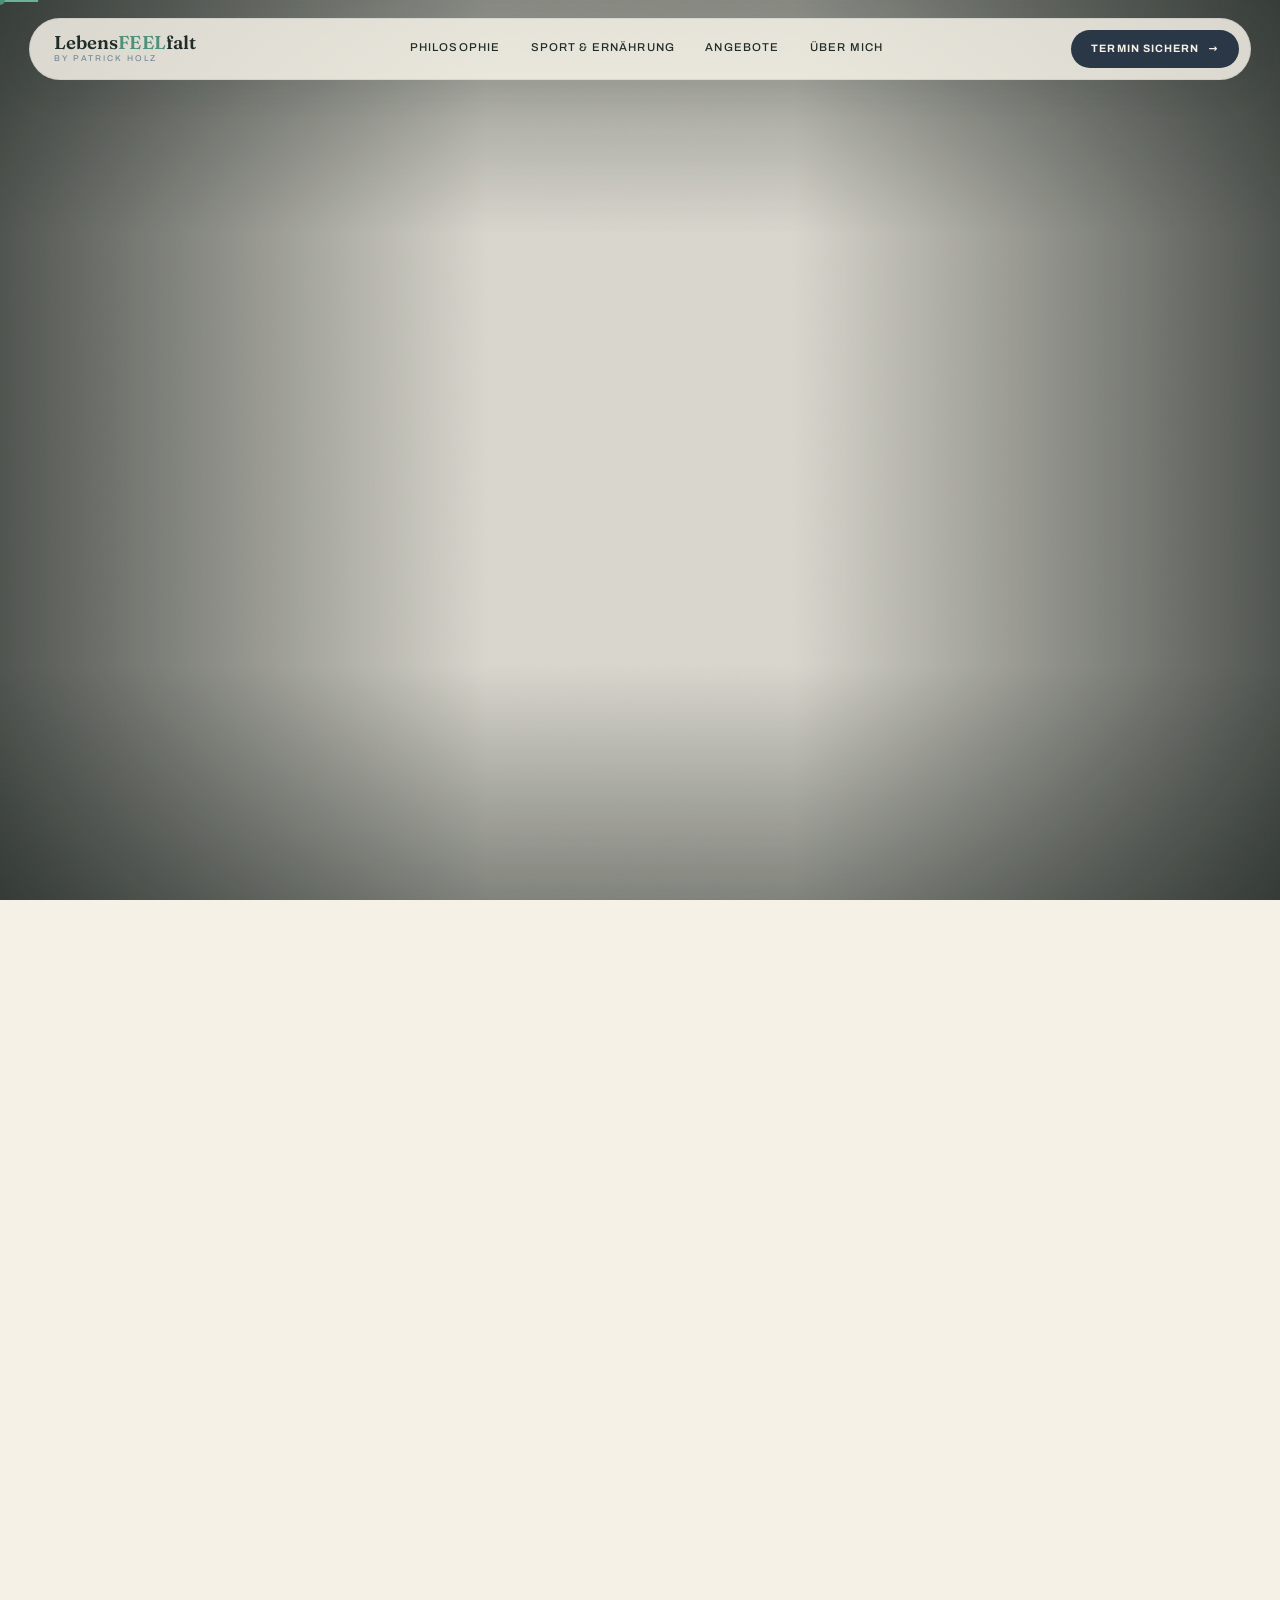
==== commit 8abf29a6: "Slower sweeps" ====
--- a/index.html
+++ b/index.html
@@ -160,13 +160,19 @@
                trail-duration is 1.6s, NOT longer: the cursor emits a blob roughly
                every 105ms, and 1.6s of them is exactly what fits in its share of the
                shader's blob slots. Raising it past that makes live blobs get evicted
-               mid-life, which pops chunks of the reveal out and reads as glitching. -->
+               mid-life, which pops chunks of the reveal out and reads as glitching.
+
+               The sweep timing below is a slower crossing with a longer-lived tail,
+               so the kettlebell and the branded shirt stay uncovered long enough to
+               actually read. life/duration sets how many blobs are alive at once:
+               1400/2200 keeps ~23 across both overlapping bands, just under the 24
+               sweep slots, so neither band gets truncated. -->
           <div class="liquid-reveal" data-liquid-reveal
                data-radius="230" data-softness="0.62" data-distortion="0.24"
                data-flow-speed="0.16" data-inertia="0.085" data-trail-duration="1.6"
                data-gooeyness="0.62" data-heal-on-leave="1"
-               data-auto-sweep="1" data-sweep-period="5200" data-sweep-duration="1900"
-               data-sweep-gap="620" data-sweep-life="1150" data-sweep-scale="0.95"
+               data-auto-sweep="1" data-sweep-period="5600" data-sweep-duration="2200"
+               data-sweep-gap="700" data-sweep-life="1400" data-sweep-scale="0.95"
                data-sweep-ys="0.20,0.84">
             <img data-lr-bottom src="img/reveal-cut.webp?v=13" alt="" aria-hidden="true">
             <img data-lr-top class="hero__portrait" src="img/hero-cut.webp?v=13" alt="Patrick Holz — Personal Trainer &amp; Ernährungscoach">
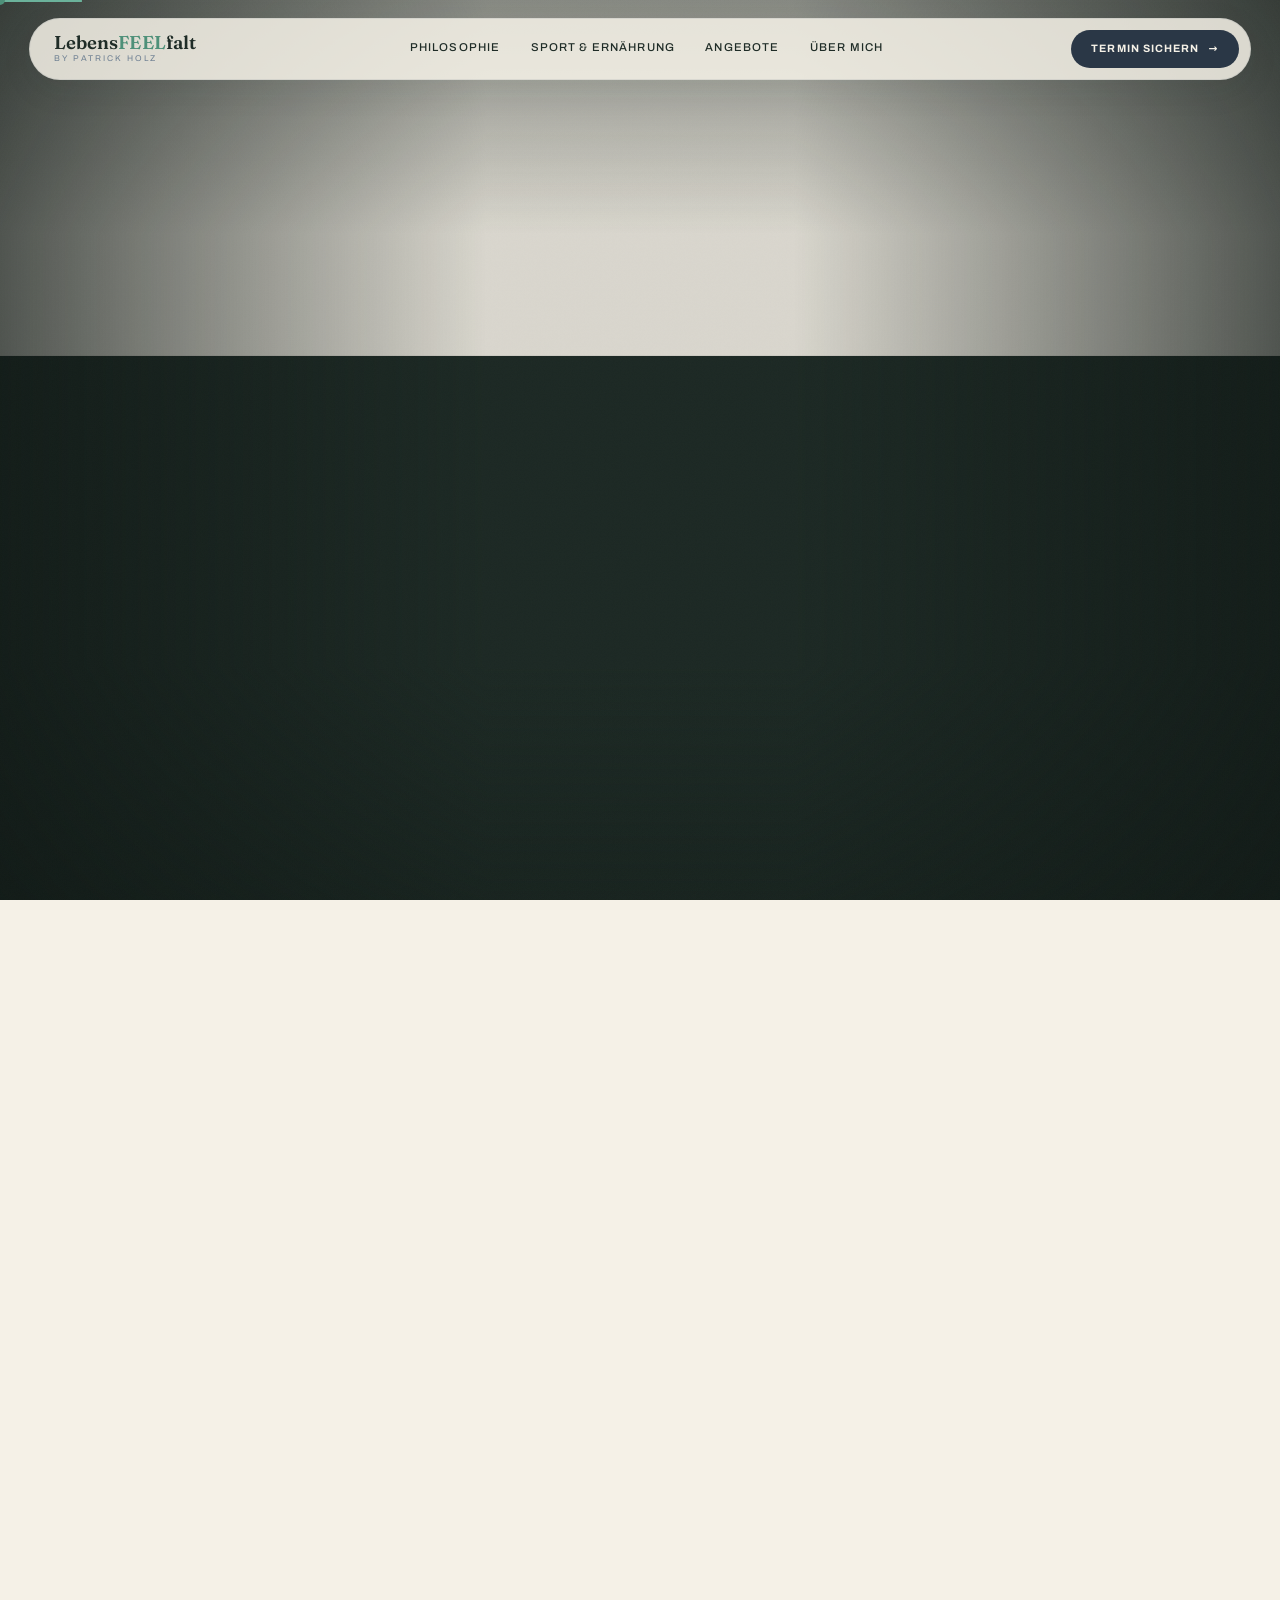
==== commit 07c0fee0: "Smoother sweeps" ====
--- a/index.html
+++ b/index.html
@@ -172,7 +172,7 @@
                data-flow-speed="0.16" data-inertia="0.085" data-trail-duration="1.6"
                data-gooeyness="0.62" data-heal-on-leave="1"
                data-auto-sweep="1" data-sweep-period="5600" data-sweep-duration="2200"
-               data-sweep-gap="700" data-sweep-life="1400" data-sweep-scale="0.95"
+               data-sweep-gap="700" data-sweep-life="500" data-sweep-scale="0.95"
                data-sweep-ys="0.20,0.84">
             <img data-lr-bottom src="img/reveal-cut.webp?v=13" alt="" aria-hidden="true">
             <img data-lr-top class="hero__portrait" src="img/hero-cut.webp?v=13" alt="Patrick Holz — Personal Trainer &amp; Ernährungscoach">
@@ -338,7 +338,7 @@
   <script src="vendor/ScrollSmoother.min.js"></script>
   <script src="vendor/SplitText.min.js"></script>
   <script src="js/flow-lines.js?v=4"></script>
-  <script src="js/liquid-reveal.js?v=13"></script>
+  <script src="js/liquid-reveal.js?v=14"></script>
   <script type="module" src="js/scene.js?v=2"></script>
   <script type="module" src="js/hero-props.js?v=5"></script>
   <script src="js/main.js?v=6"></script>
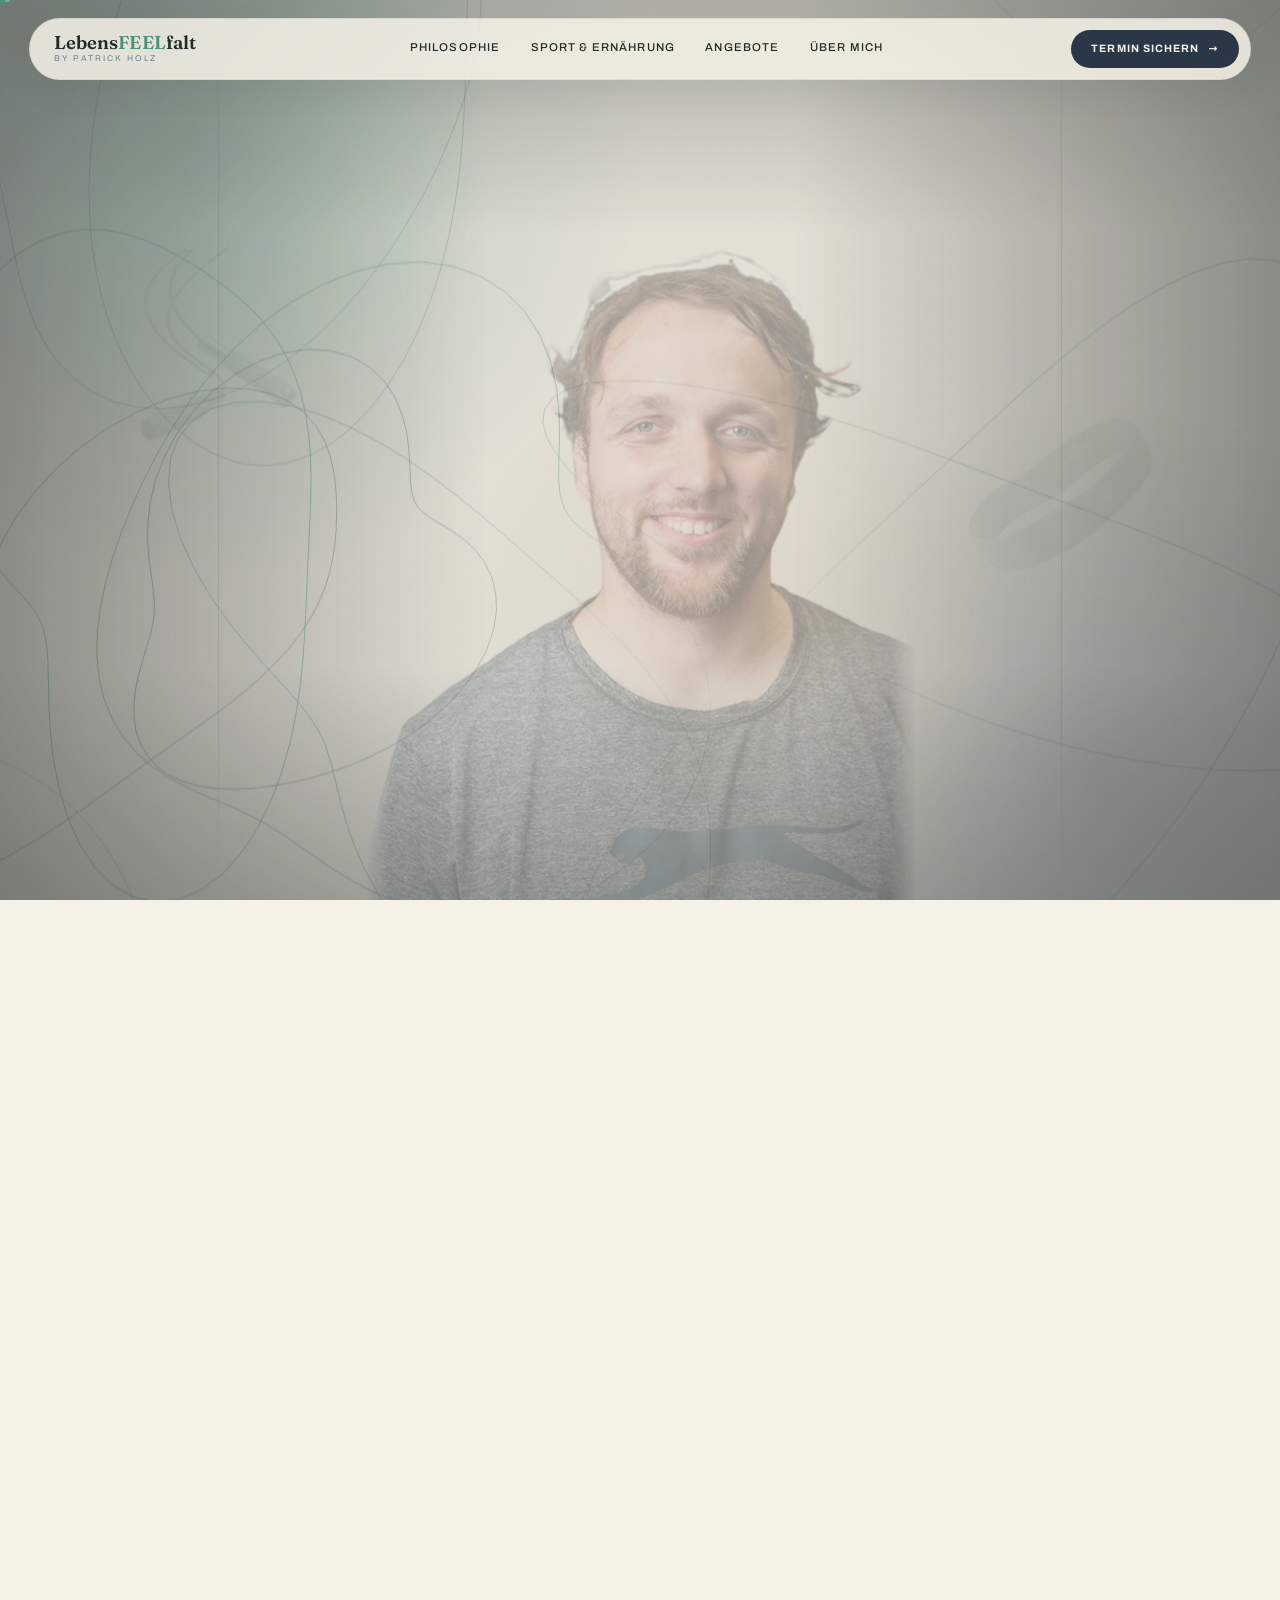
==== commit a7522d7c: "60fps on Retina" ====
--- a/index.html
+++ b/index.html
@@ -157,10 +157,15 @@
         <canvas class="hero-props" id="heroProps" aria-hidden="true"></canvas>
         <div class="hero__portrait-wrap">
           <!-- both layers are cut-outs of Patrick alone — no photo background, no frame.
-               trail-duration is 1.6s, NOT longer: the cursor emits a blob roughly
-               every 105ms, and 1.6s of them is exactly what fits in its share of the
-               shader's blob slots. Raising it past that makes live blobs get evicted
-               mid-life, which pops chunks of the reveal out and reads as glitching.
+
+               Emission matches the engine running on the other sites: a blob every
+               10px OR 55ms, for the cursor AND for the automatic bands. Density is
+               what makes it read as liquid — coarser steps make the leading edge
+               advance in visible jumps, which is exactly what looked glitchy here.
+
+               trail-duration 1.3s follows from that cadence: at 55ms a 1.3s trail is
+               ~24 blobs, which is the cursor's slot budget. Longer, and live blobs
+               get evicted mid-life and pop chunks of the reveal out.
 
                The sweep timing below is a slower crossing with a longer-lived tail,
                so the kettlebell and the branded shirt stay uncovered long enough to
@@ -169,10 +174,10 @@
                sweep slots, so neither band gets truncated. -->
           <div class="liquid-reveal" data-liquid-reveal
                data-radius="230" data-softness="0.62" data-distortion="0.24"
-               data-flow-speed="0.16" data-inertia="0.085" data-trail-duration="1.6"
+               data-flow-speed="0.16" data-inertia="0.085" data-trail-duration="0.9"
                data-gooeyness="0.62" data-heal-on-leave="1"
                data-auto-sweep="1" data-sweep-period="5600" data-sweep-duration="2200"
-               data-sweep-gap="700" data-sweep-life="500" data-sweep-scale="0.95"
+               data-sweep-gap="700" data-sweep-life="300" data-sweep-scale="0.95"
                data-sweep-ys="0.20,0.84">
             <img data-lr-bottom src="img/reveal-cut.webp?v=13" alt="" aria-hidden="true">
             <img data-lr-top class="hero__portrait" src="img/hero-cut.webp?v=13" alt="Patrick Holz — Personal Trainer &amp; Ernährungscoach">
@@ -337,10 +342,10 @@
   <script src="vendor/ScrollTrigger.min.js"></script>
   <script src="vendor/ScrollSmoother.min.js"></script>
   <script src="vendor/SplitText.min.js"></script>
-  <script src="js/flow-lines.js?v=4"></script>
-  <script src="js/liquid-reveal.js?v=14"></script>
+  <script src="js/flow-lines.js?v=5"></script>
+  <script src="js/liquid-reveal.js?v=17"></script>
   <script type="module" src="js/scene.js?v=2"></script>
-  <script type="module" src="js/hero-props.js?v=5"></script>
+  <script type="module" src="js/hero-props.js?v=6"></script>
   <script src="js/main.js?v=6"></script>
 </body>
 </html>
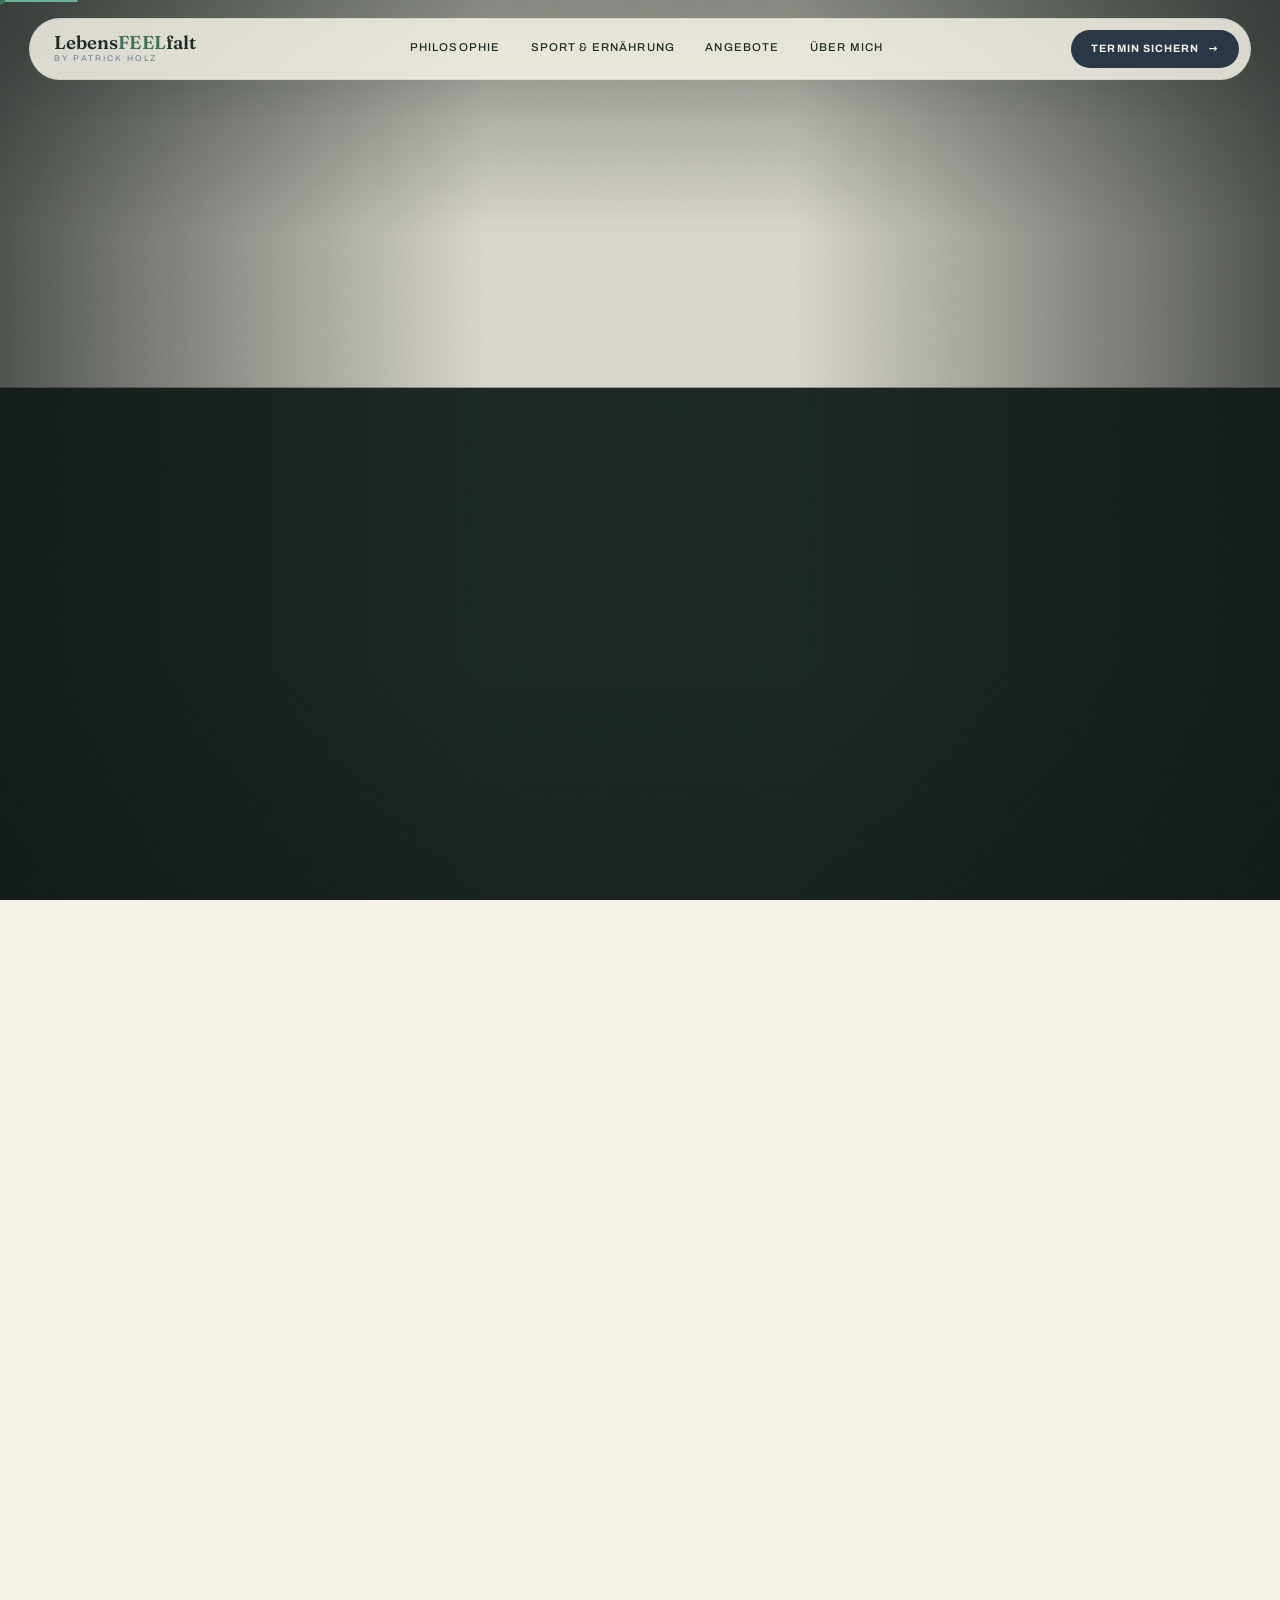
==== commit 7341365f: "Audit fixes: perf, a11y, SEO, conversion, mobile nav, legal, copy" ====
--- a/index.html
+++ b/index.html
@@ -3,22 +3,63 @@
 <head>
   <meta charset="UTF-8">
   <meta name="viewport" content="width=device-width, initial-scale=1.0">
-  <title>LebensFEELfalt by Patrick Holz — Sport &amp; Ernährung</title>
-  <meta name="description" content="LebensFEELfalt by Patrick Holz — Personal Training und bewusste Ernährung für ein gesünderes Leben. Alltagstauglich, ohne Abo, ohne versteckte Kosten.">
+  <title>Personal Training &amp; Ernährungsberatung im Raum Neustadt | LebensFEELfalt</title>
+  <meta name="description" content="Personal Training und Ernährungsberatung im Raum Neustadt. Patrick Holz begleitet dich alltagstauglich zu einem gesünderen Leben. Ohne Abo, ohne versteckte Kosten.">
   <meta name="theme-color" content="#f5f1e7">
+  <!-- PREVIEW BUILD: noindex keeps the client-preview URL out of search until it moves
+       to the real domain. Remove this robots tag and update canonical/og:url at launch. -->
+  <meta name="robots" content="noindex, nofollow">
+  <link rel="canonical" href="https://matejjelovcic.github.io/lebensfeelfalt-vorschau/">
+
+  <!-- Open Graph / Twitter: without these the link previews as a blank box in
+       WhatsApp/Slack. og.jpg is a 1200x630 crop of the hero. -->
+  <meta property="og:type" content="website">
+  <meta property="og:site_name" content="LebensFEELfalt by Patrick Holz">
+  <meta property="og:title" content="Personal Training & Ernährungsberatung im Raum Neustadt">
+  <meta property="og:description" content="Alltagstauglich zu einem gesünderen Leben. Ohne Abo, ohne versteckte Kosten.">
+  <meta property="og:image" content="https://matejjelovcic.github.io/lebensfeelfalt-vorschau/img/og.jpg?v=1">
+  <meta property="og:image:width" content="1200">
+  <meta property="og:image:height" content="630">
+  <meta property="og:url" content="https://matejjelovcic.github.io/lebensfeelfalt-vorschau/">
+  <meta property="og:locale" content="de_DE">
+  <meta name="twitter:card" content="summary_large_image">
+  <meta name="twitter:title" content="Personal Training & Ernährungsberatung im Raum Neustadt">
+  <meta name="twitter:description" content="Alltagstauglich zu einem gesünderen Leben. Ohne Abo, ohne versteckte Kosten.">
+  <meta name="twitter:image" content="https://matejjelovcic.github.io/lebensfeelfalt-vorschau/img/og.jpg?v=1">
+
   <link rel="preload" as="font" type="font/woff2" href="assets/fonts/fraunces-v38-latin_latin-ext-900.woff2" crossorigin>
   <link rel="preload" as="font" type="font/woff2" href="assets/fonts/fraunces-v38-latin_latin-ext-italic.woff2" crossorigin>
-  <link rel="preload" as="image" href="img/hero-cut.webp?v=13">
-  <link rel="preload" as="image" href="img/reveal-cut.webp?v=13">
-  <link rel="icon" href="data:image/svg+xml,%3Csvg xmlns='http://www.w3.org/2000/svg' viewBox='0 0 64 64'%3E%3Crect width='64' height='64' rx='16' fill='%236bb29b'/%3E%3Ctext x='32' y='44' font-family='Georgia,serif' font-size='28' font-weight='700' text-anchor='middle' fill='%23fff'%3ELF%3C/text%3E%3C/svg%3E">
+  <link rel="preload" as="image" href="img/hero-cut.webp?v=14">
+  <link rel="preload" as="image" href="img/reveal-cut.webp?v=14">
+  <link rel="icon" href="favicon.ico" sizes="32x32">
+  <link rel="icon" type="image/png" sizes="192x192" href="img/icon-192.png?v=1">
+  <link rel="apple-touch-icon" sizes="180x180" href="img/icon-180.png?v=1">
   <link rel="stylesheet" href="assets/fonts/fonts.css">
-  <link rel="stylesheet" href="css/style.css?v=15">
-  <link rel="stylesheet" href="css/sections.css?v=3">
+  <link rel="stylesheet" href="css/style.css?v=18">
+  <link rel="stylesheet" href="css/sections.css?v=4">
   <script type="importmap">
   { "imports": {
-      "three": "./vendor/three-build/three.module.js",
+      "three": "./vendor/three-build/three.module.min.js",
       "three/addons/": "./vendor/three-jsm/"
   } }
+  </script>
+
+  <!-- LocalBusiness structured data. Phone and street address are intentionally
+       OMITTED until Patrick confirms them (the displayed number is currently
+       unverified) — a wrong number here would propagate the error to Google. -->
+  <script type="application/ld+json">
+  {
+    "@context": "https://schema.org",
+    "@type": "HealthAndBeautyBusiness",
+    "name": "LebensFEELfalt by Patrick Holz",
+    "description": "Personal Training und Ernährungsberatung im Raum Neustadt.",
+    "url": "https://matejjelovcic.github.io/lebensfeelfalt-vorschau/",
+    "image": "https://matejjelovcic.github.io/lebensfeelfalt-vorschau/img/og.jpg",
+    "email": "info@lebensfeelfalt.de",
+    "areaServed": "Raum Neustadt",
+    "priceRange": "€€",
+    "founder": { "@type": "Person", "name": "Patrick Holz", "jobTitle": "Personal Trainer & Ernährungscoach" }
+  }
   </script>
 </head>
 <body>
@@ -38,8 +79,8 @@
   <!-- ======== FILM: fixed scroll-driven frame sequence (immune to sticky issues) ======== -->
   <!-- Six clips that simply loop. Scroll never touches playback — it only cross-dissolves
        one clip into the next and drives the copy in and out. -->
-  <div class="film" id="film" aria-hidden="true">
-    <div class="film__stack" id="filmStack">
+  <div class="film" id="film">
+    <div class="film__stack" id="filmStack" aria-hidden="true">
       <video class="film__v" data-i="0" src="video/web2/chop.mp4"     muted loop playsinline preload="auto"></video>
       <video class="film__v" data-i="1" src="video/web2/smoothie.mp4" muted loop playsinline preload="none"></video>
       <video class="film__v" data-i="2" src="video/web2/scatter.mp4"  muted loop playsinline preload="none"></video>
@@ -47,14 +88,14 @@
       <video class="film__v" data-i="4" src="video/web2/kettle.mp4"   muted loop playsinline preload="none"></video>
       <video class="film__v" data-i="5" src="video/web2/run.mp4"      muted loop playsinline preload="none"></video>
     </div>
-    <div class="film__grade"></div>
+    <div class="film__grade" aria-hidden="true"></div>
 
     <!-- two beats per clip: one from the left, then one from the right -->
     <div class="film__panels" id="filmPanels">
       <div class="fpanel fpanel--l" data-v="0" data-s="0">
         <span class="fpanel__no">01</span>
         <h3 class="fpanel__title">Bewusst <em>essen.</em></h3>
-        <p class="fpanel__text">Frisch, regional, saisonal. Kein Pulver, keine Wunderkur — echtes Essen, das dir schmeckt.</p>
+        <p class="fpanel__text">Frisch, regional, saisonal. Kein Pulver, keine Crash-Diät. Echtes Essen, das dir schmeckt.</p>
       </div>
       <div class="fpanel fpanel--r" data-v="0" data-s="1">
         <span class="fpanel__no">02</span>
@@ -76,12 +117,12 @@
       <div class="fpanel fpanel--l" data-v="2" data-s="0">
         <span class="fpanel__no">05</span>
         <h3 class="fpanel__title">Frisch. <em>Regional.</em></h3>
-        <p class="fpanel__text">Vitalstoffe, die wirklich ankommen — statt leerer Kalorien, die nur satt machen.</p>
+        <p class="fpanel__text">Vitalstoffe, die wirklich ankommen, statt leerer Kalorien, die nur satt machen.</p>
       </div>
       <div class="fpanel fpanel--r" data-v="2" data-s="1">
         <span class="fpanel__no">06</span>
         <h3 class="fpanel__title">Dein <em>Plan.</em></h3>
-        <p class="fpanel__text">Kein Standard-PDF. Eine Ernährung, die zu deinem Ziel und deinem Kühlschrank passt.</p>
+        <p class="fpanel__text">Kein Plan von der Stange. Eine Ernährung, die zu deinem Ziel und deinem Kühlschrank passt.</p>
       </div>
 
       <div class="fpanel fpanel--l" data-v="3" data-s="0">
@@ -98,7 +139,7 @@
       <div class="fpanel fpanel--l" data-v="4" data-s="0">
         <span class="fpanel__no">09</span>
         <h3 class="fpanel__title">Echtes <em>Training.</em></h3>
-        <p class="fpanel__text">Übungen, die zu deinem Körper passen — nicht die, die gerade im Trend sind.</p>
+        <p class="fpanel__text">Übungen, die zu deinem Körper passen. Nicht die, die gerade im Trend sind.</p>
       </div>
       <div class="fpanel fpanel--r" data-v="4" data-s="1">
         <span class="fpanel__no">10</span>
@@ -114,7 +155,7 @@
       <div class="fpanel fpanel--r" data-v="5" data-s="1">
         <span class="fpanel__no">12</span>
         <h3 class="fpanel__title">Wir fangen <em>an.</em></h3>
-        <p class="fpanel__text">Ein Gespräch, eine ehrliche Bestandsaufnahme — und dann der erste Schritt.</p>
+        <p class="fpanel__text">Ein Gespräch, eine ehrliche Bestandsaufnahme, und dann der erste Schritt.</p>
       </div>
     </div>
   </div>
@@ -135,14 +176,28 @@
         <span>Termin sichern</span>
         <i aria-hidden="true">→</i>
       </a>
+      <button class="nav__toggle" id="navToggle" aria-label="Menü öffnen" aria-expanded="false" aria-controls="mobileMenu">
+        <span></span><span></span>
+      </button>
     </div>
   </header>
 
+  <!-- phones/tablets: the four nav links are hidden below 900px; this overlay carries
+       them so the site is navigable on the majority-traffic case -->
+  <nav class="nav__mobile" id="mobileMenu" aria-hidden="true" aria-label="Hauptmenü">
+    <a href="#journey">Philosophie</a>
+    <a href="#welten">Sport &amp; Ernährung</a>
+    <a href="#angebote">Angebote</a>
+    <a href="#warum">Über mich</a>
+    <a href="#kontakt" class="nav__mobile-cta">Termin sichern →</a>
+  </nav>
+
   <div id="smooth-wrapper">
-    <div id="smooth-content">
+    <main id="smooth-content">
 
       <!-- ======== 1 · HERO — liquid reveal ======== -->
-      <section class="hero" id="top">
+      <section class="hero" id="top" aria-label="LebensFEELfalt — Personal Training und Ernährungsberatung">
+        <h1 class="sr-only">LebensFEELfalt — Personal Training und Ernährungsberatung im Raum Neustadt mit Patrick Holz</h1>
         <div class="hero__bg" aria-hidden="true">
           <canvas class="hero__lines" id="flowLines"></canvas>
           <span class="hero__glow hero__glow--a"></span>
@@ -179,8 +234,8 @@
                data-auto-sweep="1" data-sweep-period="5600" data-sweep-duration="2200"
                data-sweep-gap="700" data-sweep-life="300" data-sweep-scale="0.95"
                data-sweep-ys="0.20,0.84">
-            <img data-lr-bottom src="img/reveal-cut.webp?v=13" alt="" aria-hidden="true">
-            <img data-lr-top class="hero__portrait" src="img/hero-cut.webp?v=13" alt="Patrick Holz — Personal Trainer &amp; Ernährungscoach">
+            <img data-lr-bottom src="img/reveal-cut.webp?v=14" alt="" aria-hidden="true">
+            <img data-lr-top class="hero__portrait" src="img/hero-cut.webp?v=14" alt="Patrick Holz — Personal Trainer &amp; Ernährungscoach">
             <canvas data-lr-canvas aria-hidden="true"></canvas>
           </div>
         </div>
@@ -210,7 +265,7 @@
           <div class="world__intro">
             <span class="eyebrow">Zwei Welten, ein Ziel</span>
             <h2 class="world__title">Sport <span class="amp">&amp;</span><br><em>Ernährung.</em></h2>
-            <p class="world__lead">Alles hängt zusammen. Zieh an den beiden Objekten — dreh sie, spür den Unterschied. Beides zusammen macht dein gesünderes Leben aus.</p>
+            <p class="world__lead">Training und Ernährung ziehen am selben Strang. Dreh an beiden und schau, wie das eine ohne das andere kippt. Erst zusammen ergeben sie dein gesünderes Leben.</p>
           </div>
           <div class="world__labels" aria-hidden="true">
             <div class="world__label world__label--sport"><span>01</span> Training<br><em>für deinen Körper</em></div>
@@ -219,10 +274,10 @@
           <div class="world__hint" id="worldHint" data-cursor="Ziehen">↔ ziehen zum Drehen</div>
 
           <!-- act panels: each object dives out of frame and hands over to one of these -->
-          <div class="act act--left" id="actFood" aria-hidden="true">
+          <div class="act act--left" id="actFood">
             <span class="eyebrow">01 — Ernährung</span>
             <h3 class="act__title">Iss dich <em>stark.</em></h3>
-            <p class="act__lead">Kein Verzicht, keine Kalorientabellen. Wir schauen uns an, was du wirklich isst — und bauen daraus einen Plan, der zu deinem Alltag passt.</p>
+            <p class="act__lead">Kein Verzicht, keine Kalorientabellen. Wir schauen uns an, was du wirklich isst, und bauen daraus einen Plan, der zu deinem Alltag passt.</p>
             <ul class="act__list">
               <li>Ernährungsanalyse &amp; persönlicher Plan</li>
               <li>Alltagstaugliche Rezepte, regional &amp; frisch</li>
@@ -230,10 +285,10 @@
             </ul>
           </div>
 
-          <div class="act act--right" id="actSport" aria-hidden="true">
+          <div class="act act--right" id="actSport">
             <span class="eyebrow">02 — Training</span>
             <h3 class="act__title">Trainier dich <em>frei.</em></h3>
-            <p class="act__lead">Ob 1:1, zu zweit oder in der Gruppe — dein Training richtet sich nach deinem Körper, deinem Ziel und deiner Zeit. Nicht andersrum.</p>
+            <p class="act__lead">Ob 1:1, zu zweit oder in der Gruppe: dein Training richtet sich nach deinem Körper, deinem Ziel und deiner Zeit. Nicht andersrum.</p>
             <ul class="act__list">
               <li>Personal Training bei dir oder draußen</li>
               <li>Kraft, Beweglichkeit &amp; Ausdauer im Gleichgewicht</li>
@@ -259,33 +314,33 @@
         <div class="angebote__head">
           <span class="eyebrow">Deine Möglichkeiten</span>
           <h2 class="section-title">Angebote</h2>
-          <p class="angebote__sub">Zielgerichtet, alltagstauglich — ohne Abo, ohne versteckte Kosten. Du zahlst nur, was du nutzt.</p>
+          <p class="angebote__sub">Zielgerichtet und alltagstauglich. Ohne Abo, ohne versteckte Kosten. Du zahlst nur, was du nutzt.</p>
         </div>
         <div class="angebote__grid">
-          <article class="offer glass" data-cursor="Mehr" style="--img:url('../img/train-coach.webp')">
+          <a class="offer glass" href="#kontakt" data-cursor="Anfragen" style="--img:url('../img/train-coach.webp')">
             <span class="offer__no">01</span>
             <h3 class="offer__title">Personal Training</h3>
-            <p class="offer__desc">1:1 oder in der Kleingruppe. Übungsprogramme, die zu deinem Alltag passen — unter meiner Anleitung.</p>
+            <p class="offer__desc">1:1 oder in der Kleingruppe. Übungsprogramme, die zu deinem Alltag passen, unter meiner Anleitung.</p>
             <span class="offer__tag">1:1 &amp; Gruppe</span>
-          </article>
-          <article class="offer glass" data-cursor="Mehr" style="--img:url('../img/food-veg.webp')">
+          </a>
+          <a class="offer glass" href="#kontakt" data-cursor="Anfragen" style="--img:url('../img/food-veg.webp')">
             <span class="offer__no">02</span>
             <h3 class="offer__title">Ernährungsberatung</h3>
-            <p class="offer__desc">Bewusste, ausgewogene Ernährung kennenlernen — Gewohnheiten analysieren und Schritt für Schritt umstellen.</p>
+            <p class="offer__desc">Bewusste, ausgewogene Ernährung kennenlernen, Gewohnheiten analysieren und nach und nach umstellen.</p>
             <span class="offer__tag">individuell</span>
-          </article>
-          <article class="offer glass" data-cursor="Mehr" style="--img:url('../img/o-smoothie.webp')">
+          </a>
+          <a class="offer glass" href="#kontakt" data-cursor="Anfragen" style="--img:url('../img/o-smoothie.webp')">
             <span class="offer__no">03</span>
             <h3 class="offer__title">Vitalstoffkuren</h3>
-            <p class="offer__desc">Gezielte Kuren zur Verbesserung deines Wohlbefindens — als sanfte Unterstützung deiner Ziele.</p>
+            <p class="offer__desc">Gezielte Kuren als sanfte Unterstützung deines Wohlbefindens.</p>
             <span class="offer__tag">Wohlbefinden</span>
-          </article>
-          <article class="offer glass" data-cursor="Mehr" style="--img:url('../img/o-meal.webp')">
+          </a>
+          <a class="offer glass" href="#kontakt" data-cursor="Anfragen" style="--img:url('../img/o-meal.webp')">
             <span class="offer__no">04</span>
             <h3 class="offer__title">Ernährungsumstellung</h3>
-            <p class="offer__desc">Kein Kalorienzählen, kein Verzicht auf alles. Regionale Lebensmittel genießen — Schritt für Schritt.</p>
+            <p class="offer__desc">Kein Kalorienzählen, kein kompletter Verzicht. Du lernst, regionale Lebensmittel wieder zu genießen.</p>
             <span class="offer__tag">alltagstauglich</span>
-          </article>
+          </a>
         </div>
       </section>
 
@@ -297,7 +352,7 @@
         <div class="warum__text">
           <span class="eyebrow">Warum ich</span>
           <h2 class="section-title">Mit Energie<br><em>an deiner Seite.</em></h2>
-          <p>Durch meine Ausbildungen und jahrelange Berufserfahrung sind ausgeklügelte, vielfach bewährte Konzepte entstanden. Mir liegt vor allem die Alltagstauglichkeit am Herzen — du sollst dir keinen Stress machen, essen worauf du Bock hast und einfach genießen können.</p>
+          <p>Durch meine Ausbildungen und jahrelange Berufserfahrung sind ausgeklügelte, vielfach bewährte Konzepte entstanden. Mir liegt vor allem die Alltagstauglichkeit am Herzen. Du sollst dir keinen Stress machen, essen, worauf du Bock hast, und einfach genießen.</p>
           <p>Kein Abo, keine versteckten Kosten, keine Preisfallen. Du kannst alles unverbindlich kennenlernen und bezahlst immer nur das, was du genutzt hast. Und ich verspreche dir: mit voller Energie, offen und herzlich an deiner Seite.</p>
         </div>
       </section>
@@ -308,8 +363,8 @@
           <div class="pdf__left">
             <span class="eyebrow">Kostenlos für dich</span>
             <h2 class="pdf__title">Dein <em>Basiswissen</em> als Gratis-PDF.</h2>
-            <p>Erste Grundsätze ausgewogener, basischer Ernährung — ein sanfter Einstieg. Enthält die Basis-Anleitung des „5 am Tag“-Prinzips und der überwiegend basischen Ernährung.</p>
-            <a class="pdf__btn" href="#kontakt" data-cursor="Los">PDF herunterladen →</a>
+            <p>Erste Grundsätze einer ausgewogenen Ernährung, ein sanfter Einstieg. Mit einer einfachen Anleitung zum „5 am Tag“-Prinzip.</p>
+            <a class="pdf__btn" href="#kontakt" data-cursor="Los">PDF anfordern →</a>
           </div>
           <div class="pdf__deco" aria-hidden="true">
             <span>5</span><small>am Tag</small>
@@ -318,11 +373,11 @@
       </section>
 
       <!-- ======== 8 · KONTAKT / FOOTER ======== -->
-      <footer class="footer" id="kontakt">
+      <footer class="footer" id="kontakt" role="contentinfo">
         <div class="footer__inner">
-          <span class="eyebrow eyebrow--light">Fasse deinen Entschluss</span>
+          <span class="eyebrow eyebrow--light">Dann leg los</span>
           <h2 class="footer__big">Fühl<br>dein <em>Leben.</em></h2>
-          <p class="footer__lead">Gerne erstelle ich dir ein individuelles Konzept, das all deine Wünsche und Ziele berücksichtigt. Melde dich — ich freue mich auf dich.</p>
+          <p class="footer__lead">Ich stelle dir ein Konzept zusammen, das zu deinen Zielen passt. Melde dich einfach, ich freu mich auf dich.</p>
           <div class="footer__contact">
             <a href="mailto:info@lebensfeelfalt.de" data-cursor="E-Mail">info@lebensfeelfalt.de</a>
             <a href="tel:+4917168444640" data-cursor="Anrufen">0171 68 44 464</a>
@@ -330,22 +385,25 @@
           </div>
         </div>
         <div class="footer__legal">
-          <span>© 2026 LebensFEELfalt by Patrick Holz</span>
-          <span>Kein Abo · Keine Fallen · Fühl dein Leben</span>
+          <span>© 2026 Lebens<em>FEEL</em>falt by Patrick Holz</span>
+          <span class="footer__links">
+            <a href="impressum.html">Impressum</a>
+            <a href="datenschutz.html">Datenschutz</a>
+          </span>
         </div>
       </footer>
 
-    </div>
+    </main>
   </div>
 
   <script src="vendor/gsap.min.js"></script>
   <script src="vendor/ScrollTrigger.min.js"></script>
   <script src="vendor/ScrollSmoother.min.js"></script>
   <script src="vendor/SplitText.min.js"></script>
-  <script src="js/flow-lines.js?v=5"></script>
+  <script src="js/flow-lines.js?v=6"></script>
   <script src="js/liquid-reveal.js?v=17"></script>
-  <script type="module" src="js/scene.js?v=2"></script>
+  <script type="module" src="js/scene.js?v=3"></script>
   <script type="module" src="js/hero-props.js?v=6"></script>
-  <script src="js/main.js?v=6"></script>
+  <script src="js/main.js?v=8"></script>
 </body>
 </html>
--- a/css/style.css
+++ b/css/style.css
@@ -3,7 +3,10 @@
    A distinct visual language from the Kovač site: soft glass, organic depth, warm serif. */
 :root {
   --sage: #6bb29b;
-  --sage-deep: #4e9079;
+  /* --sage-deep darkened #4e9079 -> #3c7059 so it clears WCAG AA 4.5:1 on cream
+     (was 3.33:1, now ~5.2:1). It is the colour of every eyebrow, tag, hint and the
+     primary PDF CTA. --sage stays bright for decorative fills (progress bar, bullets). */
+  --sage-deep: #3c7059;
   --sage-soft: #a7d0c1;
   --slate: #3f5064;
   --slate-deep: #2a3746;
@@ -29,6 +32,11 @@
   font-size: var(--fs-body); line-height: var(--lh-body);
 }
 
+/* visually hidden but exposed to assistive tech — carries the page's only h1 */
+.sr-only {
+  position: absolute; width: 1px; height: 1px; padding: 0; margin: -1px;
+  overflow: hidden; clip: rect(0 0 0 0); white-space: nowrap; border: 0;
+}
 * { margin: 0; padding: 0; box-sizing: border-box; }
 html { -webkit-text-size-adjust: 100%; scroll-behavior: auto; }
 body {
@@ -141,6 +149,38 @@
 .nav__cta i { font-style: normal; transition: transform .35s cubic-bezier(.22,1,.36,1); }
 .nav__cta:hover { background: var(--sage-deep); }
 .nav__cta:hover i { transform: translateX(4px); }
+
+/* ---- mobile menu ---- */
+.nav__toggle {
+  display: none; justify-self: end; width: 44px; height: 44px; border: 0; background: none;
+  cursor: pointer; flex-direction: column; align-items: center; justify-content: center; gap: 6px;
+}
+.nav__toggle span {
+  display: block; width: 22px; height: 2px; background: var(--ink); border-radius: 2px;
+  transition: transform .3s ease, opacity .3s ease;
+}
+.nav.is-open .nav__toggle span:first-child { transform: translateY(4px) rotate(45deg); }
+.nav.is-open .nav__toggle span:last-child { transform: translateY(-4px) rotate(-45deg); }
+.nav__mobile {
+  position: fixed; inset: 0; z-index: 90; background: var(--cream);
+  display: flex; flex-direction: column; justify-content: center; gap: 1.4rem; padding: 0 8vw;
+  opacity: 0; visibility: hidden; transform: translateY(-8px);
+  transition: opacity .3s ease, transform .3s ease, visibility .3s;
+}
+.nav__mobile.is-open { opacity: 1; visibility: visible; transform: none; }
+.nav__mobile a {
+  font-family: var(--display); font-size: clamp(1.6rem, 8vw, 2.4rem); color: var(--ink);
+  padding: 0.3rem 0; letter-spacing: -0.01em;
+}
+.nav__mobile-cta {
+  margin-top: 1rem; font-family: var(--sans) !important; font-size: 0.8rem !important;
+  font-weight: 600; letter-spacing: 0.1em; text-transform: uppercase; color: var(--sage-deep) !important;
+}
+@media (max-width: 900px) {
+  .nav__bar { grid-template-columns: 1fr auto; }   /* brand | toggle */
+  .nav__toggle { display: inline-flex; }
+  .nav__cta { display: none; }   /* the CTA lives inside the overlay on phones */
+}
 /* over dark sections */
 .nav--light .nav__bar { background: rgba(24, 34, 30, 0.72); border-color: rgba(245,241,231,0.14); box-shadow: none; }
 .nav--light { color: var(--cream); }
@@ -279,16 +319,20 @@
    which collides head-on once the viewport is narrow — they literally overlapped
    into "Patrick HolEin gesünderes Leben". Stack them instead: the name sits above
    the location, both left-aligned, and the whole block clears the scroll cue. */
-@media (max-width: 640px) {
+/* Breakpoint is 900px, matching the one that widens the portrait above. At 640 the
+   portrait already filled a 768 viewport while the captions were still corner-pinned,
+   so "Patrick Holz" landed on his shirt. Stack them above him whenever the portrait
+   grows. */
+@media (max-width: 900px) {
   .hero__meta { position: static; bottom: auto; left: auto; right: auto; }
   .hero__meta--right { text-align: left; }
   /* Sit them ABOVE him, not below. His photo is pinned to the bottom of the hero,
-     so a bottom-anchored caption lands on his shirt and stops being readable —
-     while the band between the nav and his head is empty background. */
+     so a bottom-anchored caption lands on his shirt; the band between nav and head
+     is empty background. */
   .hero__meta-stack {
     position: absolute; top: 13vh; left: 6vw; right: 6vw; bottom: auto; z-index: 3;
     display: flex; flex-direction: column; gap: 0.85rem;
   }
-  .hero__meta span:first-child { font-size: clamp(1.5rem, 7.5vw, 2.1rem); }
-  .hero__meta span + span { font-size: 0.6rem; letter-spacing: 0.16em; }
-}
+  .hero__meta span:first-child { font-size: clamp(1.6rem, 7.5vw, 2.2rem); }
+  .hero__meta span + span { font-size: 0.72rem; letter-spacing: 0.16em; }
+}
--- a/css/sections.css
+++ b/css/sections.css
@@ -217,14 +217,22 @@
 .footer__big em { font-family: var(--serif); font-style: italic; color: var(--sage-soft); }
 .footer__lead { color: rgba(245,241,231,0.72); line-height: 1.8; max-width: 44ch; }
 .footer__contact { display: flex; flex-wrap: wrap; gap: 2.5rem; margin-top: 3rem; font-size: 1.1rem; }
-.footer__contact a { border-bottom: 1px solid var(--sage); padding-bottom: 3px; transition: color .3s; }
+/* real hit area — these were 23px tall, half the 44px minimum, and they are the
+   site's only conversion links */
+.footer__contact a { display: inline-block; border-bottom: 1px solid var(--sage); padding: 0.6rem 0 0.5rem; transition: color .3s; }
 .footer__contact a:hover { color: var(--sage-soft); }
 .footer__contact span { color: rgba(245,241,231,0.6); }
 .footer__legal {
-  display: flex; justify-content: space-between; flex-wrap: wrap; gap: 1rem;
+  display: flex; justify-content: space-between; flex-wrap: wrap; gap: 1rem; align-items: center;
   margin-top: 12vh; padding-top: 2rem; border-top: 1px solid rgba(245,241,231,0.12);
-  font-size: 0.6rem; letter-spacing: 0.14em; text-transform: uppercase; color: rgba(245,241,231,0.5);
-}
+  font-size: 0.68rem; letter-spacing: 0.14em; text-transform: uppercase; color: rgba(245,241,231,0.62);
+}
+/* the wordmark keeps its Binnenmajuskel — uppercasing it kills the Lebens/FEEL/falt play */
+.footer__legal span:first-child { text-transform: none; letter-spacing: 0.01em; }
+.footer__legal em { font-style: normal; color: var(--sage); }
+.footer__links { display: flex; gap: 1.4rem; }
+.footer__links a { padding: 0.4rem 0; border-bottom: 1px solid transparent; transition: border-color .25s; }
+.footer__links a:hover { border-color: var(--sage); }
 
 /* ================= RESPONSIVE ================= */
 @media (max-width: 900px) {
@@ -232,4 +240,17 @@
   .warum { grid-template-columns: 1fr; }
   .pdf__card { grid-template-columns: 1fr; }
   .world__intro { left: 6vw; right: 6vw; }
-}
+  /* the act panels were min(36vw,40ch) = a ~140px ragged column on phones, 64% empty.
+     Give them the full width and drop the decorative labels that collided with them. */
+  .act, .act--left, .act--right {
+    left: 6vw; right: 6vw; width: auto; text-align: left;
+  }
+  .act--right, .act--right .act__list li { text-align: left; padding-left: 0; padding-right: 0; }
+  .world__labels { display: none; }
+}
+/* phone landscape: the intro copy and the decorative labels stack into the same
+   band. Hide the labels and lift the copy. */
+@media (max-height: 500px) and (orientation: landscape) {
+  .world__labels { display: none; }
+  .world__intro { top: 12vh; }
+}
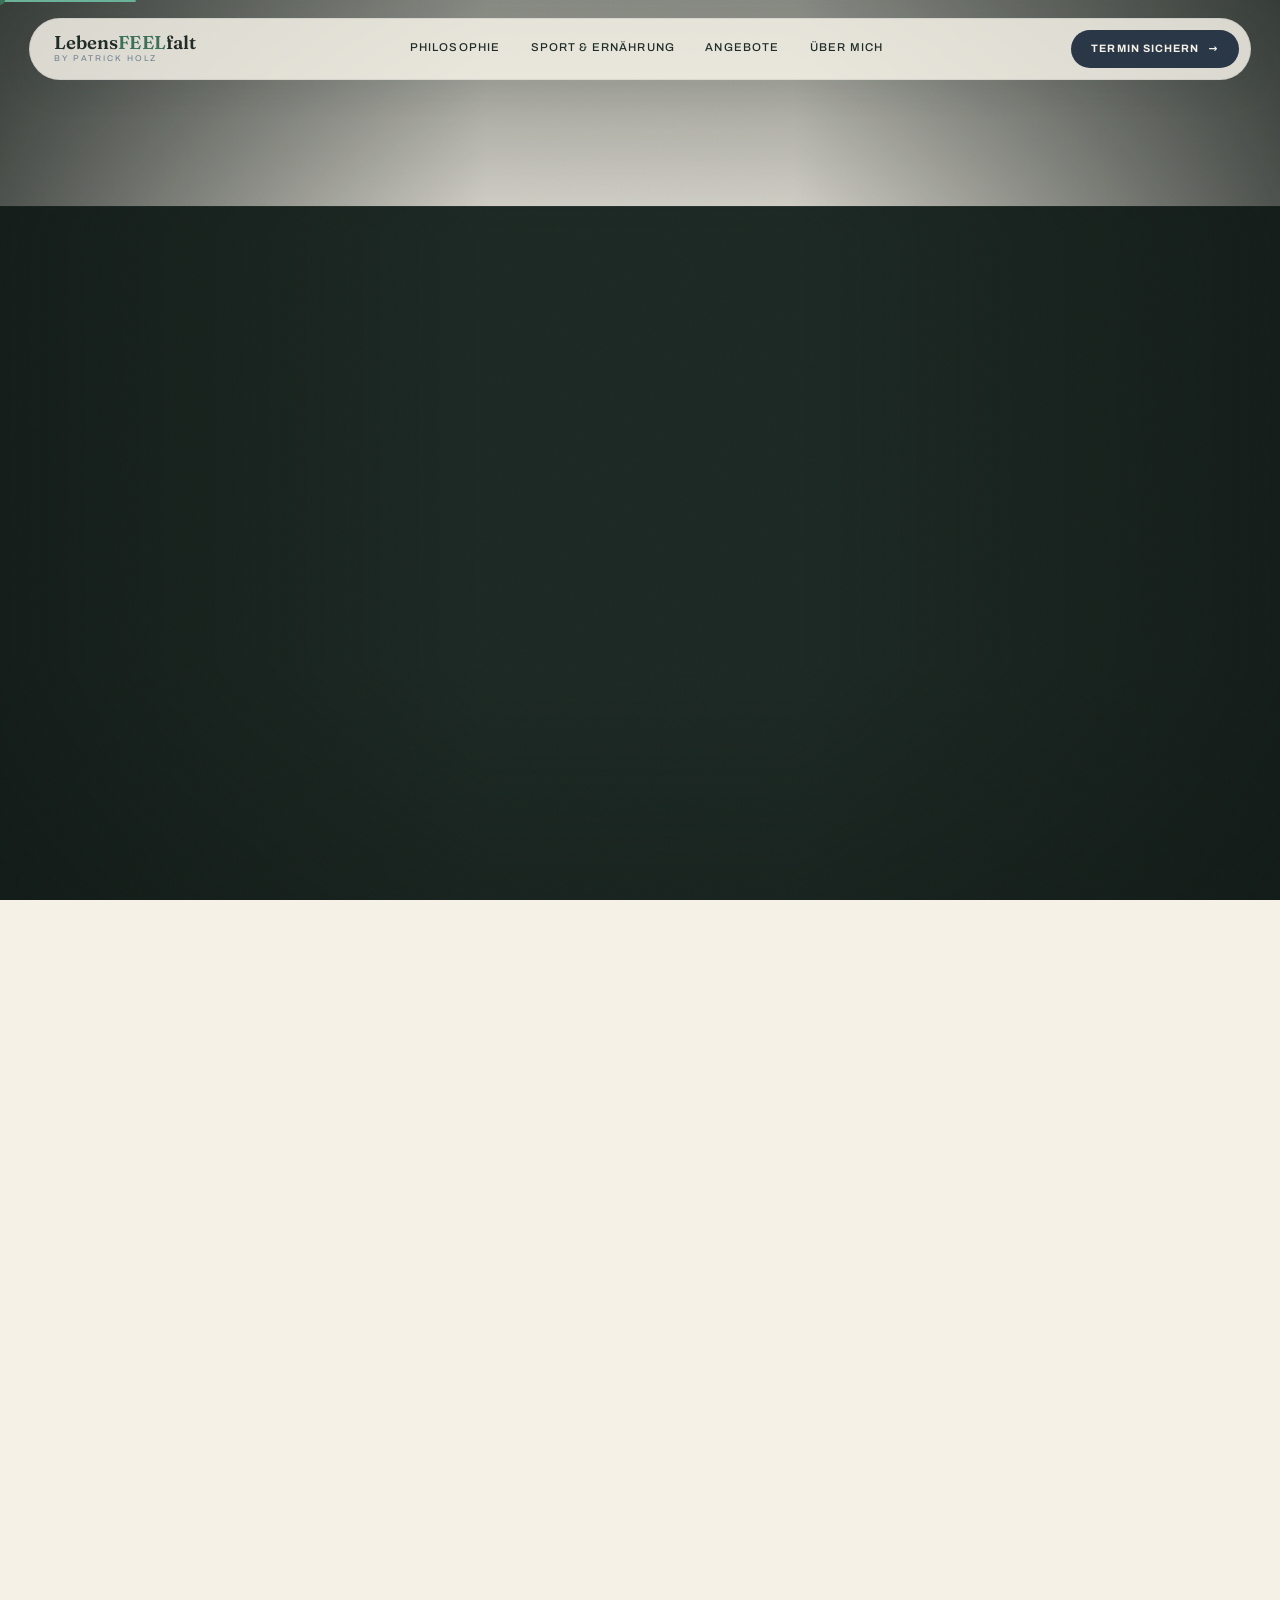
==== commit 8390fc2d: "video single-fetch + loader failsafe" ====
--- a/index.html
+++ b/index.html
@@ -65,6 +65,11 @@
 <body>
 
   <!-- ======== LOADER ======== -->
+  <!-- Failsafe: the loader is normally removed by main.js once assets decode. If any
+       vendor script throws before that (or JS is off), this hides it after 8s so the
+       page is never stuck behind a blank overlay. -->
+  <script>setTimeout(function(){var l=document.getElementById('loader');if(l){l.style.transition='opacity .6s';l.style.opacity='0';setTimeout(function(){l.style.display='none';},600);}},8000);</script>
+  <noscript><style>#loader{display:none!important}</style></noscript>
   <div class="loader" id="loader" aria-hidden="true">
     <div class="loader__brand">Lebens<em>FEEL</em>falt</div>
     <div class="loader__bar"><div class="loader__fill" id="loaderFill"></div></div>
@@ -404,6 +409,6 @@
   <script src="js/liquid-reveal.js?v=17"></script>
   <script type="module" src="js/scene.js?v=3"></script>
   <script type="module" src="js/hero-props.js?v=6"></script>
-  <script src="js/main.js?v=8"></script>
+  <script src="js/main.js?v=9"></script>
 </body>
 </html>
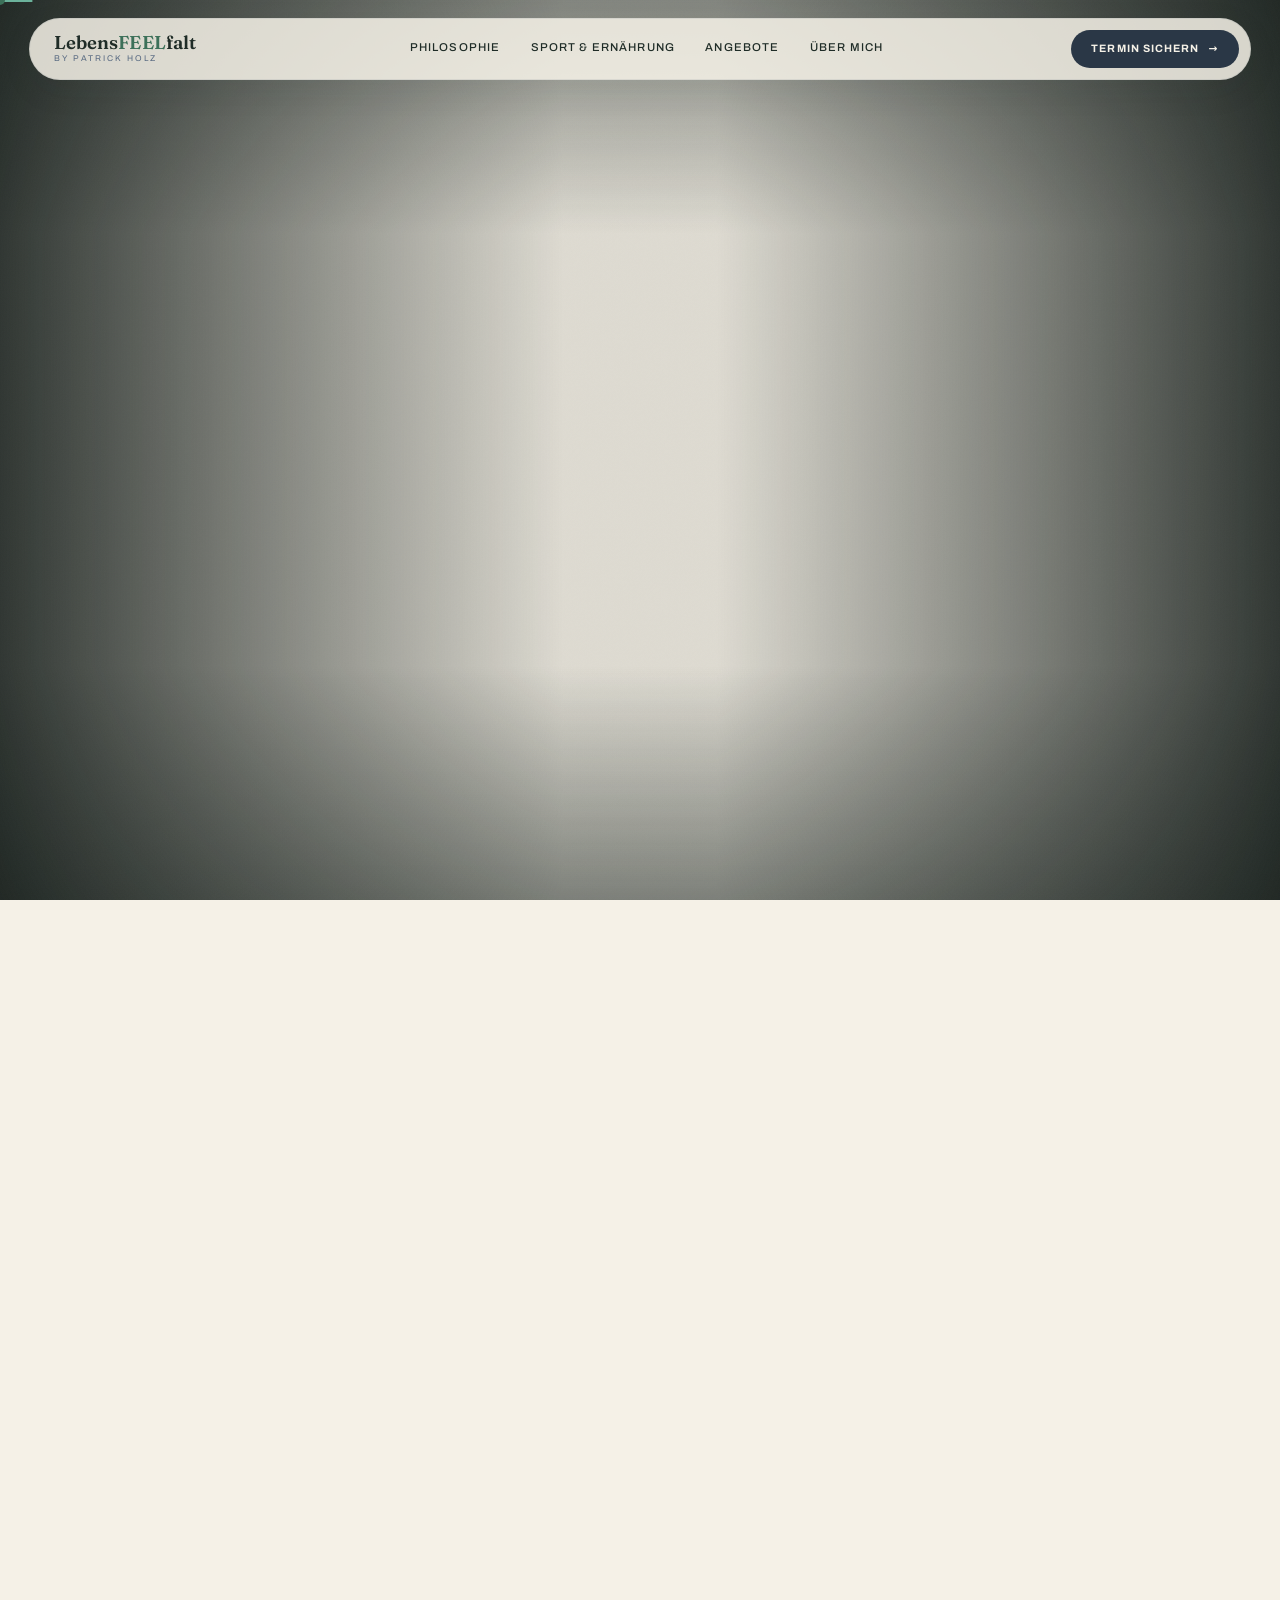
==== commit 6ba35a8f: "polish: dead code, film contrast, buttons, lazy img" ====
--- a/index.html
+++ b/index.html
@@ -35,8 +35,8 @@
   <link rel="icon" type="image/png" sizes="192x192" href="img/icon-192.png?v=1">
   <link rel="apple-touch-icon" sizes="180x180" href="img/icon-180.png?v=1">
   <link rel="stylesheet" href="assets/fonts/fonts.css">
-  <link rel="stylesheet" href="css/style.css?v=18">
-  <link rel="stylesheet" href="css/sections.css?v=4">
+  <link rel="stylesheet" href="css/style.css?v=19">
+  <link rel="stylesheet" href="css/sections.css?v=5">
   <script type="importmap">
   { "imports": {
       "three": "./vendor/three-build/three.module.min.js",
@@ -322,25 +322,25 @@
           <p class="angebote__sub">Zielgerichtet und alltagstauglich. Ohne Abo, ohne versteckte Kosten. Du zahlst nur, was du nutzt.</p>
         </div>
         <div class="angebote__grid">
-          <a class="offer glass" href="#kontakt" data-cursor="Anfragen" style="--img:url('../img/train-coach.webp')">
+          <a class="offer glass" href="#kontakt" data-cursor="Anfragen" style="--img:url('../img/train-coach.webp?v=1')">
             <span class="offer__no">01</span>
             <h3 class="offer__title">Personal Training</h3>
             <p class="offer__desc">1:1 oder in der Kleingruppe. Übungsprogramme, die zu deinem Alltag passen, unter meiner Anleitung.</p>
             <span class="offer__tag">1:1 &amp; Gruppe</span>
           </a>
-          <a class="offer glass" href="#kontakt" data-cursor="Anfragen" style="--img:url('../img/food-veg.webp')">
+          <a class="offer glass" href="#kontakt" data-cursor="Anfragen" style="--img:url('../img/food-veg.webp?v=1')">
             <span class="offer__no">02</span>
             <h3 class="offer__title">Ernährungsberatung</h3>
             <p class="offer__desc">Bewusste, ausgewogene Ernährung kennenlernen, Gewohnheiten analysieren und nach und nach umstellen.</p>
             <span class="offer__tag">individuell</span>
           </a>
-          <a class="offer glass" href="#kontakt" data-cursor="Anfragen" style="--img:url('../img/o-smoothie.webp')">
+          <a class="offer glass" href="#kontakt" data-cursor="Anfragen" style="--img:url('../img/o-smoothie.webp?v=1')">
             <span class="offer__no">03</span>
             <h3 class="offer__title">Vitalstoffkuren</h3>
             <p class="offer__desc">Gezielte Kuren als sanfte Unterstützung deines Wohlbefindens.</p>
             <span class="offer__tag">Wohlbefinden</span>
           </a>
-          <a class="offer glass" href="#kontakt" data-cursor="Anfragen" style="--img:url('../img/o-meal.webp')">
+          <a class="offer glass" href="#kontakt" data-cursor="Anfragen" style="--img:url('../img/o-meal.webp?v=1')">
             <span class="offer__no">04</span>
             <h3 class="offer__title">Ernährungsumstellung</h3>
             <p class="offer__desc">Kein Kalorienzählen, kein kompletter Verzicht. Du lernst, regionale Lebensmittel wieder zu genießen.</p>
@@ -352,7 +352,7 @@
       <!-- ======== 6 · WARUM ICH ======== -->
       <section class="warum" id="warum">
         <figure class="warum__portrait">
-          <img src="img/portrait.webp" alt="Patrick Holz">
+          <img src="img/portrait.webp?v=1" alt="Patrick Holz, Personal Trainer und Ernährungscoach" loading="lazy" decoding="async">
         </figure>
         <div class="warum__text">
           <span class="eyebrow">Warum ich</span>
@@ -409,6 +409,6 @@
   <script src="js/liquid-reveal.js?v=17"></script>
   <script type="module" src="js/scene.js?v=3"></script>
   <script type="module" src="js/hero-props.js?v=6"></script>
-  <script src="js/main.js?v=9"></script>
+  <script src="js/main.js?v=10"></script>
 </body>
 </html>
--- a/css/style.css
+++ b/css/style.css
@@ -10,7 +10,8 @@
   --sage-soft: #a7d0c1;
   --slate: #3f5064;
   --slate-deep: #2a3746;
-  --slate-soft: #6d7f92;
+  --slate-soft: #566880;  /* darkened from #6d7f92 (3.65:1) to clear AA on cream (~4.7:1);
+                             only used for the nav sub-label and the world labels, both text */
   --cream: #f5f1e7;
   --cream-warm: #ece3d3;
   --ink: #1f2c27;         /* deep slate-green for dark sections / text */
--- a/css/sections.css
+++ b/css/sections.css
@@ -29,9 +29,11 @@
 .film__grade {
   position: absolute; inset: 0; pointer-events: none;
   /* side scrims: the copy lives on the flanks now, so that's where it needs contrast */
+  /* darker on the flanks where the copy sits (was 0.72) so the title clears contrast
+     over the footage; the centre stays clean so the video still reads */
   background:
-    linear-gradient(90deg, rgba(16,24,21,0.72), rgba(16,24,21,0.12) 38%, rgba(16,24,21,0.12) 62%, rgba(16,24,21,0.72)),
-    linear-gradient(180deg, rgba(20,30,26,0.42), transparent 26%, transparent 74%, rgba(20,30,26,0.45));
+    linear-gradient(90deg, rgba(16,24,21,0.86), rgba(16,24,21,0.10) 44%, rgba(16,24,21,0.10) 56%, rgba(16,24,21,0.86)),
+    linear-gradient(180deg, rgba(20,30,26,0.45), transparent 26%, transparent 74%, rgba(20,30,26,0.48));
 }
 /* copy sits on one half so the footage always reads on the other */
 .film__panels { position: absolute; inset: 0; pointer-events: none; }
@@ -50,14 +52,15 @@
 .fpanel__title {
   font-family: var(--display); font-weight: 400;
   font-size: clamp(2.6rem, 6.1vw, 6.6rem); line-height: 0.94;
-  text-shadow: 0 14px 70px rgba(0,0,0,0.65);
+  /* a tight halo for legibility plus the soft one for depth */
+  text-shadow: 0 2px 14px rgba(0,0,0,0.75), 0 14px 70px rgba(0,0,0,0.55);
   hyphens: auto; overflow-wrap: break-word;
 }
 .fpanel__title em { font-family: var(--serif); font-style: italic; color: var(--sage-soft); }
 .fpanel__text {
   margin-top: 1.6rem;
   font-size: clamp(1rem, 1.35vw, 1.35rem); line-height: 1.6;
-  color: rgba(245,241,231,0.9); text-shadow: 0 6px 30px rgba(0,0,0,0.75);
+  color: var(--cream); text-shadow: 0 1px 10px rgba(0,0,0,0.85), 0 6px 30px rgba(0,0,0,0.6);
 }
 .fpanel--r .fpanel__text { margin-left: auto; }
 
@@ -196,10 +199,12 @@
 .pdf__title em { font-family: var(--serif); font-style: italic; color: var(--sage-deep); }
 .pdf__card p { color: var(--slate); line-height: 1.7; max-width: 48ch; }
 .pdf__btn {
-  display: inline-block; margin-top: 1.8rem; background: var(--sage-deep); color: #fff;
+  display: inline-block; margin-top: 1.8rem; background: var(--sage-deep); color: var(--cream);
   font-size: 0.72rem; font-weight: 600; letter-spacing: 0.12em; text-transform: uppercase;
   padding: 0.9rem 1.6rem; border-radius: 999px;
-}
+  transition: background .35s ease, transform .35s cubic-bezier(.22,1,.36,1);
+}
+.pdf__btn:hover { transform: translateY(-2px); }
 .pdf__deco {
   justify-self: center; text-align: center; color: var(--sage-deep);
   font-family: var(--display); line-height: 0.8;
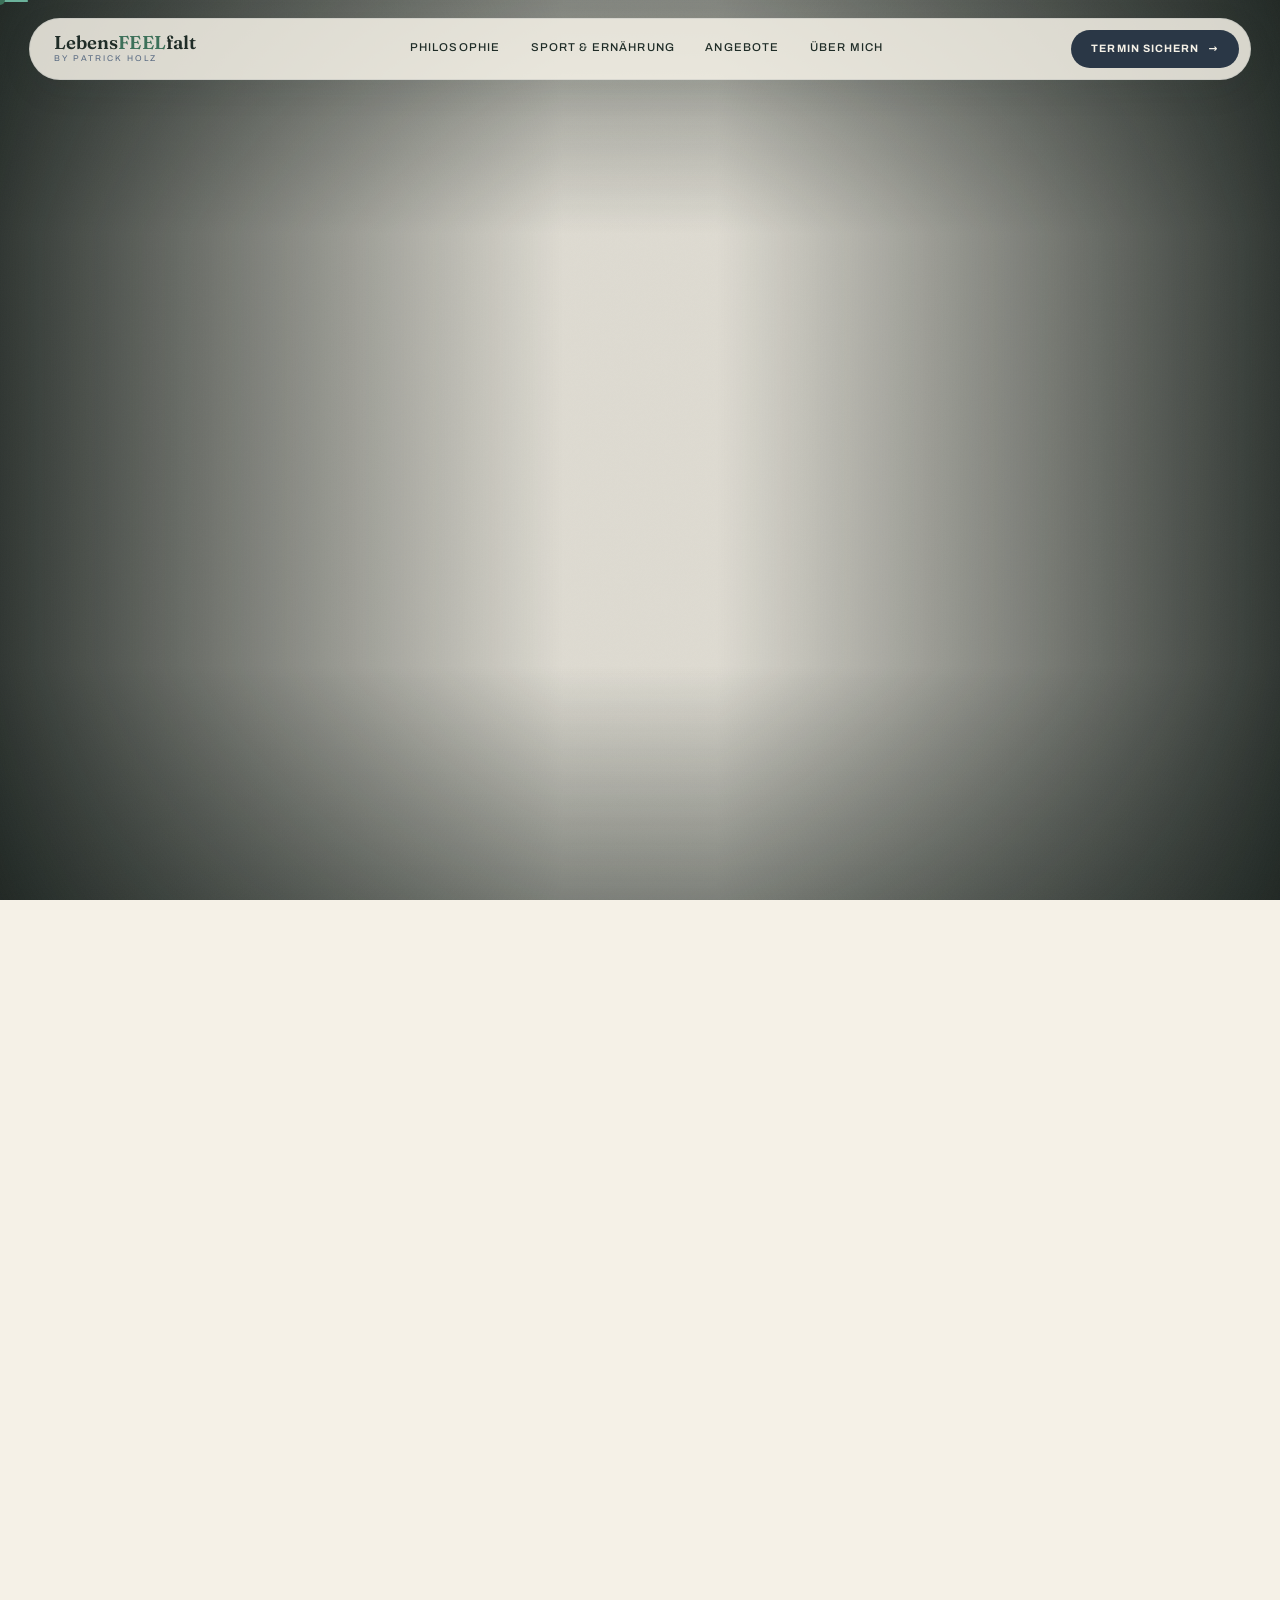
==== commit 2783a5b5: "reduced-motion discipline" ====
--- a/index.html
+++ b/index.html
@@ -409,6 +409,6 @@
   <script src="js/liquid-reveal.js?v=17"></script>
   <script type="module" src="js/scene.js?v=3"></script>
   <script type="module" src="js/hero-props.js?v=6"></script>
-  <script src="js/main.js?v=10"></script>
+  <script src="js/main.js?v=11"></script>
 </body>
 </html>
